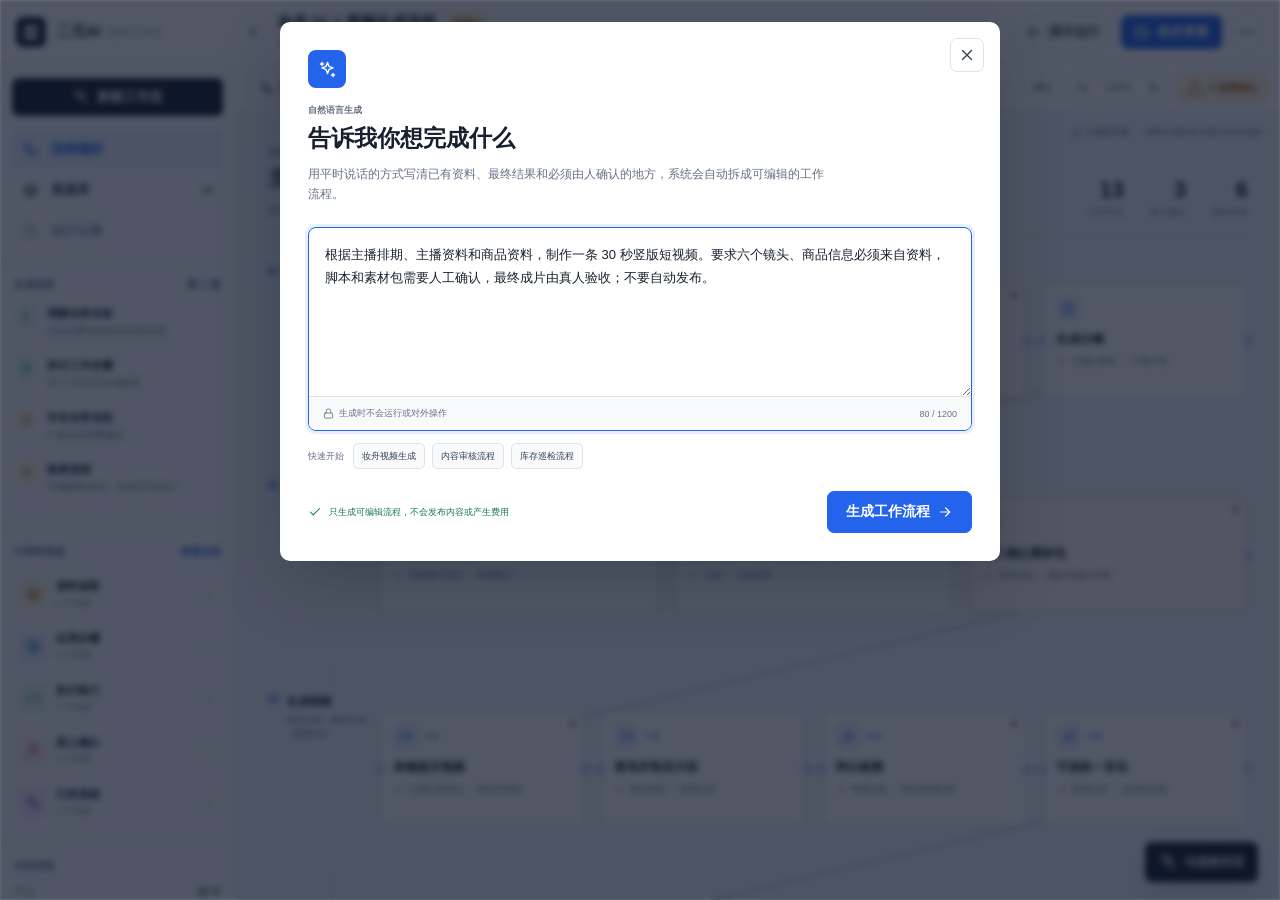
==== prototype/index.html @ 23ef629b "chore: establish V4 workbench collaboration baseline" ====
<!doctype html>
<html lang="zh-CN">
<head>
  <meta charset="UTF-8">
  <meta name="viewport" content="width=device-width, initial-scale=1.0">
  <meta name="description" content="二元AI 自然语言工作流交互原型">
  <title>二元AI · 流程工作台</title>
  <link rel="icon" href="data:image/svg+xml,%3Csvg xmlns='http://www.w3.org/2000/svg' viewBox='0 0 32 32'%3E%3Crect width='32' height='32' rx='7' fill='%2317202e'/%3E%3Cpath d='M8 10h16l-5 6H8zm0 7h16l-5 6H8z' fill='white'/%3E%3C/svg%3E">
  <link rel="stylesheet" href="./styles.css">
</head>
<body>
  <svg class="icon-sprite" aria-hidden="true">
    <symbol id="i-sparkles" viewBox="0 0 24 24">
      <path d="m12 3-1.9 5.1L5 10l5.1 1.9L12 17l1.9-5.1L19 10l-5.1-1.9L12 3Z"/>
      <path d="M5 3v4M3 5h4M19 17v4M17 19h4"/>
    </symbol>
    <symbol id="i-arrow-right" viewBox="0 0 24 24">
      <path d="M5 12h14M13 6l6 6-6 6"/>
    </symbol>
    <symbol id="i-chevron-down" viewBox="0 0 24 24">
      <path d="m6 9 6 6 6-6"/>
    </symbol>
    <symbol id="i-chevron-left" viewBox="0 0 24 24">
      <path d="m15 18-6-6 6-6"/>
    </symbol>
    <symbol id="i-search" viewBox="0 0 24 24">
      <circle cx="11" cy="11" r="8"/>
      <path d="m21 21-4.3-4.3"/>
    </symbol>
    <symbol id="i-workflow" viewBox="0 0 24 24">
      <rect width="8" height="8" x="3" y="3" rx="2"/>
      <path d="M7 11v4a2 2 0 0 0 2 2h4"/>
      <rect width="8" height="8" x="13" y="13" rx="2"/>
    </symbol>
    <symbol id="i-box" viewBox="0 0 24 24">
      <path d="m21 8-9-5-9 5 9 5 9-5Z"/>
      <path d="m3 8 9 5 9-5M3 16l9 5 9-5M3 12l9 5 9-5"/>
    </symbol>
    <symbol id="i-clock" viewBox="0 0 24 24">
      <circle cx="12" cy="12" r="9"/>
      <path d="M12 7v5l3 2"/>
    </symbol>
    <symbol id="i-sliders" viewBox="0 0 24 24">
      <path d="M4 21v-7M4 10V3M12 21v-9M12 8V3M20 21v-5M20 12V3"/>
      <path d="M1 14h6M9 8h6M17 16h6"/>
    </symbol>
    <symbol id="i-plus" viewBox="0 0 24 24">
      <path d="M12 5v14M5 12h14"/>
    </symbol>
    <symbol id="i-x" viewBox="0 0 24 24">
      <path d="M18 6 6 18M6 6l12 12"/>
    </symbol>
    <symbol id="i-check" viewBox="0 0 24 24">
      <path d="m20 6-11 11-5-5"/>
    </symbol>
    <symbol id="i-alert" viewBox="0 0 24 24">
      <path d="M10.3 3.9 1.8 18a2 2 0 0 0 1.7 3h17a2 2 0 0 0 1.7-3L13.7 3.9a2 2 0 0 0-3.4 0Z"/>
      <path d="M12 9v4M12 17h.01"/>
    </symbol>
    <symbol id="i-lock" viewBox="0 0 24 24">
      <rect width="18" height="11" x="3" y="11" rx="2"/>
      <path d="M7 11V7a5 5 0 0 1 10 0v4"/>
    </symbol>
    <symbol id="i-user" viewBox="0 0 24 24">
      <path d="M20 21a8 8 0 0 0-16 0"/>
      <circle cx="12" cy="7" r="4"/>
    </symbol>
    <symbol id="i-cpu" viewBox="0 0 24 24">
      <rect width="16" height="16" x="4" y="4" rx="2"/>
      <rect width="6" height="6" x="9" y="9" rx="1"/>
      <path d="M9 1v3M15 1v3M9 20v3M15 20v3M20 9h3M20 14h3M1 9h3M1 14h3"/>
    </symbol>
    <symbol id="i-database" viewBox="0 0 24 24">
      <ellipse cx="12" cy="5" rx="9" ry="3"/>
      <path d="M3 5v14c0 1.7 4 3 9 3s9-1.3 9-3V5M3 12c0 1.7 4 3 9 3s9-1.3 9-3"/>
    </symbol>
    <symbol id="i-play" viewBox="0 0 24 24">
      <path d="m7 4 13 8-13 8V4Z"/>
    </symbol>
    <symbol id="i-save" viewBox="0 0 24 24">
      <path d="M19 21H5a2 2 0 0 1-2-2V5a2 2 0 0 1 2-2h11l5 5v11a2 2 0 0 1-2 2Z"/>
      <path d="M17 21v-8H7v8M7 3v5h8"/>
    </symbol>
    <symbol id="i-code" viewBox="0 0 24 24">
      <path d="m16 18 6-6-6-6M8 6l-6 6 6 6"/>
    </symbol>
    <symbol id="i-zoom-in" viewBox="0 0 24 24">
      <circle cx="11" cy="11" r="8"/>
      <path d="m21 21-4.3-4.3M11 8v6M8 11h6"/>
    </symbol>
    <symbol id="i-zoom-out" viewBox="0 0 24 24">
      <circle cx="11" cy="11" r="8"/>
      <path d="m21 21-4.3-4.3M8 11h6"/>
    </symbol>
    <symbol id="i-maximize" viewBox="0 0 24 24">
      <path d="M8 3H5a2 2 0 0 0-2 2v3M21 8V5a2 2 0 0 0-2-2h-3M3 16v3a2 2 0 0 0 2 2h3M16 21h3a2 2 0 0 0 2-2v-3"/>
    </symbol>
    <symbol id="i-more" viewBox="0 0 24 24">
      <circle cx="5" cy="12" r="1"/>
      <circle cx="12" cy="12" r="1"/>
      <circle cx="19" cy="12" r="1"/>
    </symbol>
    <symbol id="i-file" viewBox="0 0 24 24">
      <path d="M14 2H6a2 2 0 0 0-2 2v16a2 2 0 0 0 2 2h12a2 2 0 0 0 2-2V8Z"/>
      <path d="M14 2v6h6M8 13h8M8 17h5"/>
    </symbol>
    <symbol id="i-image" viewBox="0 0 24 24">
      <rect width="18" height="18" x="3" y="3" rx="2"/>
      <circle cx="9" cy="9" r="2"/>
      <path d="m21 15-5-5L5 21"/>
    </symbol>
    <symbol id="i-video" viewBox="0 0 24 24">
      <path d="m16 13 5.2 3.5a.5.5 0 0 0 .8-.4V7.9a.5.5 0 0 0-.8-.4L16 11"/>
      <rect width="14" height="14" x="2" y="5" rx="2"/>
    </symbol>
    <symbol id="i-audio" viewBox="0 0 24 24">
      <path d="M9 18V5l12-2v13"/>
      <circle cx="6" cy="18" r="3"/>
      <circle cx="18" cy="16" r="3"/>
    </symbol>
    <symbol id="i-panel" viewBox="0 0 24 24">
      <rect width="18" height="18" x="3" y="3" rx="2"/>
      <path d="M15 3v18"/>
    </symbol>
    <symbol id="i-undo" viewBox="0 0 24 24">
      <path d="M3 7v6h6"/>
      <path d="M21 17a9 9 0 0 0-9-9 9 9 0 0 0-7.5 4L3 13"/>
    </symbol>
  </svg>

  <div id="app">
    <header class="topbar">
      <div class="brand">
        <div class="brand-mark" aria-hidden="true">
          <span></span><span></span>
        </div>
        <div>
          <strong>二元AI</strong>
          <span>流程工作台</span>
        </div>
      </div>
      <div class="project-heading">
        <button class="icon-button subtle" aria-label="返回流程列表">
          <svg><use href="#i-chevron-left"></use></svg>
        </button>
        <div>
          <div class="project-title-row">
            <h1 id="project-title">妆舟 01.1 视频生成流程</h1>
            <span class="status-badge warning" id="draft-status">待确认</span>
          </div>
          <p id="project-subtitle">13 个节点 · 可编辑 · 测试仅使用样例数据</p>
        </div>
      </div>
      <div class="topbar-actions">
        <button class="button ghost" id="run-button">
          <svg><use href="#i-play"></use></svg>
          演示运行
        </button>
        <button class="button primary" id="save-button">
          <svg><use href="#i-save"></use></svg>
          保存草案
        </button>
        <button class="icon-button" aria-label="更多操作">
          <svg><use href="#i-more"></use></svg>
        </button>
      </div>
    </header>

    <main class="app-shell">
      <aside class="rail" id="sidebar">
        <div class="rail-top">
          <button class="new-flow-button" id="new-flow-button">
            <svg><use href="#i-sparkles"></use></svg>
            <span>新建工作流</span>
          </button>
          <nav class="main-nav" aria-label="主导航">
            <button class="nav-item active" data-view="builder">
              <svg><use href="#i-workflow"></use></svg>
              <span>流程编排</span>
            </button>
            <button class="nav-item" data-view="palette">
              <svg><use href="#i-box"></use></svg>
              <span>资源库</span>
              <span class="nav-count">24</span>
            </button>
            <button class="nav-item muted" data-view="runs">
              <svg><use href="#i-clock"></use></svg>
              <span>运行记录</span>
            </button>
          </nav>
        </div>

        <section class="rail-section generation-progress" aria-labelledby="progress-title">
          <div class="section-label">
            <span id="progress-title">生成进度</span>
            <span class="tiny muted">第 1 版</span>
          </div>
          <ol class="progress-list" id="progress-list">
            <li class="complete"><span>1</span><div><strong>理解业务目标</strong><small>已识别要准备和交付的内容</small></div></li>
            <li class="complete"><span>2</span><div><strong>拆分工作步骤</strong><small>13 个节点已自动配置</small></div></li>
            <li class="complete warning"><span>3</span><div><strong>补全业务信息</strong><small>4 项信息需要确认</small></div></li>
            <li class="complete warning"><span>4</span><div><strong>检查流程</strong><small>可编辑和演示，尚未正式运行</small></div></li>
          </ol>
        </section>

        <section class="rail-section" aria-labelledby="palette-title">
          <div class="section-label">
            <span id="palette-title">可调用资源</span>
            <button class="text-button" id="open-palette-button">查看全部</button>
          </div>
          <div class="resource-quicklist">
            <button class="resource-quick" data-resource-group="material">
              <span class="resource-icon amber"><svg><use href="#i-box"></use></svg></span>
            <span><strong>资料读取</strong><small>3 个可用</small></span>
              <svg class="chevron"><use href="#i-chevron-down"></use></svg>
            </button>
            <button class="resource-quick" data-resource-group="process">
              <span class="resource-icon blue"><svg><use href="#i-cpu"></use></svg></span>
            <span><strong>处理步骤</strong><small>8 个可用</small></span>
              <svg class="chevron"><use href="#i-chevron-down"></use></svg>
            </button>
            <button class="resource-quick" data-resource-group="tool">
              <span class="resource-icon teal"><svg><use href="#i-code"></use></svg></span>
            <span><strong>执行能力</strong><small>7 个可用</small></span>
              <svg class="chevron"><use href="#i-chevron-down"></use></svg>
            </button>
            <button class="resource-quick" data-resource-group="human">
              <span class="resource-icon coral"><svg><use href="#i-user"></use></svg></span>
            <span><strong>真人确认</strong><small>2 个可用</small></span>
              <svg class="chevron"><use href="#i-chevron-down"></use></svg>
            </button>
            <button class="resource-quick" data-resource-group="workflow">
              <span class="resource-icon violet"><svg><use href="#i-workflow"></use></svg></span>
            <span><strong>已有流程</strong><small>4 个可用</small></span>
              <svg class="chevron"><use href="#i-chevron-down"></use></svg>
            </button>
          </div>
        </section>

        <section class="rail-section draft-summary">
          <div class="section-label"><span>当前流程</span></div>
          <dl>
            <div><dt>节点</dt><dd>13 个</dd></div>
            <div><dt>真人确认</dt><dd>3 次</dd></div>
            <div><dt>预计交付</dt><dd>30 秒成片</dd></div>
          </dl>
        </section>
      </aside>

      <section class="workspace" aria-label="工作流编辑区">
        <div class="workspace-toolbar">
          <div class="view-switcher" role="tablist" aria-label="视图切换">
            <button class="active" data-view-mode="canvas" role="tab" aria-selected="true">
              <svg><use href="#i-workflow"></use></svg>流程画布
            </button>
            <button data-view-mode="matrix" role="tab" aria-selected="false">
              <svg><use href="#i-database"></use></svg>节点清单
            </button>
          </div>
          <div class="toolbar-divider"></div>
          <button class="toolbar-text" id="fit-view-button">
            <svg><use href="#i-maximize"></use></svg>适应画布
          </button>
          <div class="toolbar-spacer"></div>
          <button class="icon-button subtle" id="undo-button" aria-label="撤销">
            <svg><use href="#i-undo"></use></svg>
          </button>
          <div class="zoom-control" aria-label="画布缩放">
            <button id="zoom-out" aria-label="缩小"><svg><use href="#i-zoom-out"></use></svg></button>
            <span id="zoom-value">100%</span>
            <button id="zoom-in" aria-label="放大"><svg><use href="#i-zoom-in"></use></svg></button>
          </div>
          <button class="validation-chip warning" id="validation-button">
            <svg><use href="#i-alert"></use></svg>
            <span id="validation-button-label">校验待执行</span>
          </button>
        </div>

        <div class="canvas-scroller" id="canvas-container">
          <div class="canvas" id="canvas">
            <div class="canvas-meta">
              <span><svg><use href="#i-lock"></use></svg>可编辑草案</span>
              <span id="registry-id">资料与真实执行能力尚未连接</span>
            </div>
            <div class="flow-summary">
              <div>
                <p class="eyebrow">已生成的流程</p>
                <h2>主播排期到 30 秒成片</h2>
                <p>从排期和资料开始，经过脚本确认、素材确认和成片验收，最终得到可播放的 30 秒视频。</p>
              </div>
              <div class="summary-metrics">
                <div><strong>13</strong><span>工作节点</span></div>
                <div><strong>3</strong><span>真人确认</span></div>
                <div><strong>6</strong><span>镜头实例</span></div>
              </div>
            </div>

            <div class="flow-stage" data-stage="intent">
              <div class="stage-heading">
                <span class="stage-index">01</span>
                <div><strong>理解与脚本</strong><small>读取资料 · 生成脚本 · 真人确认</small></div>
              </div>
              <div class="stage-track" id="track-intent"></div>
            </div>
            <div class="flow-stage" data-stage="assets">
              <div class="stage-heading">
                <span class="stage-index">02</span>
                <div><strong>制作画面</strong><small>逐镜生成 · 整理素材 · 真人确认</small></div>
              </div>
              <div class="stage-track" id="track-assets"></div>
            </div>
            <div class="flow-stage" data-stage="generation">
              <div class="stage-heading">
                <span class="stage-index">03</span>
                <div><strong>生成视频</strong><small>提交任务 · 取回片段 · 检查旁白</small></div>
              </div>
              <div class="stage-track" id="track-generation"></div>
            </div>
            <div class="flow-stage" data-stage="delivery">
              <div class="stage-heading">
                <span class="stage-index">04</span>
                <div><strong>合成与交付</strong><small>合成成片 · 检查画面音轨 · 最终验收</small></div>
              </div>
              <div class="stage-track" id="track-delivery"></div>
            </div>
            <svg class="edge-layer" id="edge-layer" aria-hidden="true"></svg>
          </div>

          <section class="matrix-view hidden" id="matrix-view" aria-labelledby="matrix-title">
            <div class="matrix-header">
              <div>
                <p class="eyebrow">节点清单</p>
                <h2 id="matrix-title">每个节点准备什么、产出什么</h2>
              </div>
              <label class="search-field">
                <svg><use href="#i-search"></use></svg>
                <input id="matrix-search" type="search" placeholder="搜索节点、内容或能力">
              </label>
            </div>
            <div class="table-wrap">
              <table>
                <thead>
                  <tr>
                    <th>节点</th>
                    <th>处理方式</th>
                    <th>输入</th>
                    <th>输出</th>
                    <th>能力</th>
                    <th>状态</th>
                  </tr>
                </thead>
                <tbody id="matrix-body"></tbody>
              </table>
            </div>
          </section>
        </div>
      </section>

      <aside class="inspector hidden" id="inspector" aria-label="节点配置">
        <div class="inspector-head">
          <div>
            <p class="eyebrow" id="inspector-type">流程 Agent</p>
            <h2 id="inspector-name">生成脚本方案</h2>
            <span class="node-version" id="inspector-version">01.1-V02 · 示例版本 · 发布状态未校验</span>
          </div>
          <button class="icon-button" id="close-inspector" aria-label="关闭详情">
            <svg><use href="#i-x"></use></svg>
          </button>
        </div>
        <div class="inspector-tabs" role="tablist">
          <button class="active" data-inspector-tab="summary" role="tab">节点概览</button>
          <button data-inspector-tab="advanced" role="tab">高级编辑</button>
        </div>
        <div class="inspector-body" id="inspector-body"></div>
      </aside>
    </main>

    <div class="validation-panel" id="validation-panel" aria-label="校验报告">
      <div class="panel-backdrop" data-close-panel="validation"></div>
      <section class="panel-sheet">
        <div class="panel-head">
          <div>
            <p class="eyebrow">合同校验</p>
            <h2>草案可以保存，但还不能运行</h2>
          </div>
          <button class="icon-button" data-close-panel="validation" aria-label="关闭">
            <svg><use href="#i-x"></use></svg>
          </button>
        </div>
        <div class="validation-hero">
          <div class="validation-score">
            <strong id="validation-score">0/8</strong>
            <span id="validation-score-label">静态结构项通过</span>
          </div>
          <p id="validation-summary">正在基于当前草案计算结构检查。保存和预览不会创建运行申请。</p>
        </div>
        <dl class="validation-hashes" id="validation-hashes" aria-label="校验报告绑定哈希"></dl>
        <div class="validation-list" id="validation-list"></div>
        <div class="panel-footnote">
          <svg><use href="#i-lock"></use></svg>
          <span>原型外部调用状态为 not_run；静态实现边界不能替代平台执行证据。</span>
        </div>
      </section>
    </div>

    <div class="resource-panel" id="resource-panel" aria-label="资源库">
      <div class="panel-backdrop" data-close-panel="resource"></div>
      <section class="panel-sheet wide">
        <div class="panel-head">
          <div>
            <p class="eyebrow">已授权资源</p>
            <h2>从资源库添加节点</h2>
          </div>
          <button class="icon-button" data-close-panel="resource" aria-label="关闭">
            <svg><use href="#i-x"></use></svg>
          </button>
        </div>
        <div class="resource-layout">
          <nav class="resource-categories" id="resource-categories">
            <button class="active" data-category="material">生产资料 Agent</button>
            <button data-category="process">流程 Agent</button>
            <button data-category="tool">AI 工具</button>
            <button data-category="human">Human</button>
            <button data-category="workflow">工作流</button>
          </nav>
          <div class="resource-results">
            <label class="search-field large">
              <svg><use href="#i-search"></use></svg>
              <input id="resource-search" type="search" placeholder="搜索名称或能力">
            </label>
            <div id="resource-grid" class="resource-grid"></div>
          </div>
        </div>
      </section>
    </div>

    <div class="new-flow-modal" id="new-flow-modal" role="dialog" aria-modal="true" aria-labelledby="new-flow-title">
      <div class="panel-backdrop" data-close-modal="new-flow"></div>
      <section class="new-flow-dialog">
        <button class="icon-button modal-close" data-close-modal="new-flow" aria-label="关闭">
          <svg><use href="#i-x"></use></svg>
        </button>
        <div class="new-flow-intro">
          <span class="prompt-mark"><svg><use href="#i-sparkles"></use></svg></span>
          <p class="eyebrow">自然语言生成</p>
          <h2 id="new-flow-title">告诉我你想完成什么</h2>
          <p>用平时说话的方式写清已有资料、最终结果和必须由人确认的地方，系统会自动拆成可编辑的工作流程。</p>
        </div>
        <label class="prompt-box">
          <span class="sr-only">工作流需求</span>
          <textarea id="prompt-input" rows="6">根据主播排期、主播资料和商品资料，制作一条 30 秒竖版短视频。要求六个镜头、商品信息必须来自资料，脚本和素材包需要人工确认，最终成片由真人验收；不要自动发布。</textarea>
          <span class="prompt-footer">
            <span><svg><use href="#i-lock"></use></svg>生成时不会运行或对外操作</span>
            <span id="prompt-count">88 / 1200</span>
          </span>
        </label>
        <div class="prompt-examples">
          <span>快速开始</span>
          <button data-example="video">妆舟视频生成</button>
          <button data-example="review">内容审核流程</button>
          <button data-example="inventory">库存巡检流程</button>
        </div>
        <div class="modal-actions">
          <div class="zero-side-effect">
            <svg><use href="#i-check"></use></svg>
            <span>只生成可编辑流程，不会发布内容或产生费用</span>
          </div>
          <button class="button primary large" id="generate-button">
            生成工作流程
            <svg><use href="#i-arrow-right"></use></svg>
          </button>
        </div>
        <div class="generation-conflict hidden" id="generation-conflict">
          <div>
            <strong>当前草案含人工编辑</strong>
            <p>重新生成不会覆盖已保存历史，但需要明确选择本次处理方式。</p>
          </div>
          <div class="generation-conflict-actions">
            <button class="button" id="generate-new-draft">另建草案</button>
            <button class="button danger" id="generate-overwrite">确认覆盖</button>
          </div>
        </div>
        <div class="generation-overlay hidden" id="generation-overlay">
          <div class="generation-spinner"><span></span><span></span><span></span></div>
          <strong id="generation-message">正在识别输入与输出…</strong>
          <small>只分析需求，不调用媒体、付费或业务写回能力</small>
        </div>
      </section>
    </div>

    <section class="run-console hidden" id="run-console" aria-live="polite">
      <header>
        <div>
          <span class="eyebrow">演示运行 · 不调用真实模型、媒体或业务工具</span>
          <h2 id="run-console-title">流程测试运行</h2>
        </div>
        <button class="icon-button subtle" id="close-run-console" aria-label="关闭测试结果">
          <svg><use href="#i-x"></use></svg>
        </button>
      </header>
      <div class="run-console-body">
        <div class="run-console-summary">
          <span id="run-console-status">准备运行</span>
          <strong id="run-console-progress">0 / 0</strong>
        </div>
        <div class="run-progress-track"><span id="run-progress-bar"></span></div>
        <div id="run-console-list" class="run-console-list"></div>
      </div>
    </section>

    <button class="flow-chat-toggle" id="flow-chat-toggle" aria-controls="flow-chat-panel" aria-expanded="false">
      <svg><use href="#i-sparkles"></use></svg>
      与流程对话
    </button>
    <aside class="flow-chat-panel" id="flow-chat-panel" aria-label="流程对话">
      <header>
        <div>
          <span class="eyebrow">流程共创</span>
          <strong>直接修改当前草案</strong>
        </div>
        <button class="icon-button subtle" id="close-flow-chat" aria-label="收起流程对话">
          <svg><use href="#i-x"></use></svg>
        </button>
      </header>
      <label class="chat-scope">
        <span>对话范围</span>
        <select id="chat-scope-select"></select>
      </label>
      <div class="chat-messages" id="chat-messages"></div>
      <div class="chat-suggestions">
        <button data-chat-suggestion="把当前节点模型改为 文本执行 Agent">更换模型</button>
        <button data-chat-suggestion="停用旁白检测">停用节点</button>
        <button data-chat-suggestion="测试运行这个流程">测试运行</button>
      </div>
      <form class="chat-compose" id="flow-chat-form">
        <textarea id="flow-chat-input" rows="2" maxlength="600" placeholder="例如：停用旁白检测，或把当前节点的执行方式改为文案生成助手"></textarea>
        <button class="button primary" type="submit">发送</button>
      </form>
    </aside>

    <div class="toast-region" id="toast-region" aria-live="polite"></div>
  </div>
  <script src="./app.js"></script>
</body>
</html>
---- prototype/styles.css ----
:root {
  --ink: #17202e;
  --ink-2: #334155;
  --muted: #667085;
  --muted-2: #8a94a3;
  --line: #dfe4ea;
  --line-strong: #c9d1dc;
  --canvas: #f2f5f8;
  --surface: #ffffff;
  --surface-soft: #f8fafc;
  --blue: #2463eb;
  --blue-deep: #1749b4;
  --blue-soft: #eaf0ff;
  --teal: #0f766e;
  --teal-soft: #e5f7f4;
  --amber: #a85c0a;
  --amber-soft: #fff4df;
  --coral: #b54735;
  --coral-soft: #fff0ec;
  --violet: #6f4ab8;
  --violet-soft: #f1ebff;
  --green: #16794b;
  --green-soft: #e8f8ef;
  --red: #b42318;
  --red-soft: #fef0ef;
  --shadow-sm: 0 1px 2px rgba(16, 24, 40, 0.04);
  --shadow-md: 0 12px 28px rgba(16, 24, 40, 0.12);
  --radius: 8px;
  --topbar-h: 64px;
  --rail-w: 236px;
  --inspector-w: 360px;
}

* {
  box-sizing: border-box;
}

html,
body {
  width: 100%;
  height: 100%;
  margin: 0;
  overflow: hidden;
}

body {
  color: var(--ink);
  background: var(--surface);
  font-family: Inter, "PingFang SC", "Microsoft YaHei", "Noto Sans SC", sans-serif;
  font-size: 14px;
  -webkit-font-smoothing: antialiased;
}

button,
input,
textarea,
select {
  color: inherit;
  font: inherit;
}

button {
  border: 0;
  cursor: pointer;
}

button:disabled {
  cursor: not-allowed;
  opacity: 0.48;
}

button:focus-visible,
input:focus-visible,
textarea:focus-visible,
select:focus-visible {
  outline: 2px solid rgba(36, 99, 235, 0.5);
  outline-offset: 2px;
}

svg {
  display: block;
  width: 18px;
  height: 18px;
  fill: none;
  stroke: currentColor;
  stroke-linecap: round;
  stroke-linejoin: round;
  stroke-width: 1.8;
}

.icon-sprite {
  position: absolute;
  width: 0;
  height: 0;
  overflow: hidden;
}

.sr-only {
  position: absolute;
  width: 1px;
  height: 1px;
  padding: 0;
  margin: -1px;
  overflow: hidden;
  clip: rect(0, 0, 0, 0);
  white-space: nowrap;
  border: 0;
}

.hidden {
  display: none !important;
}

.muted {
  color: var(--muted);
}

.tiny {
  font-size: 11px;
}

.danger-text {
  color: var(--red) !important;
}

#app {
  width: 100%;
  height: 100%;
  min-width: 320px;
}

.topbar {
  position: relative;
  z-index: 20;
  display: flex;
  align-items: center;
  width: 100%;
  height: var(--topbar-h);
  padding: 0 16px;
  background: var(--surface);
  border-bottom: 1px solid var(--line);
}

.brand {
  display: flex;
  align-items: center;
  width: calc(var(--rail-w) - 16px);
  gap: 10px;
  flex: 0 0 auto;
}

.brand-mark {
  position: relative;
  width: 30px;
  height: 30px;
  background: var(--ink);
  border-radius: 7px;
}

.brand-mark span {
  position: absolute;
  left: 8px;
  width: 14px;
  height: 5px;
  background: #fff;
  border-radius: 1px;
}

.brand-mark span:first-child {
  top: 9px;
  transform: skewX(-18deg);
}

.brand-mark span:last-child {
  top: 17px;
  transform: skewX(18deg);
}

.brand > div:last-child {
  display: flex;
  align-items: baseline;
  gap: 6px;
}

.brand strong {
  font-size: 15px;
  font-weight: 750;
}

.brand span {
  color: var(--muted-2);
  font-size: 11px;
}

.project-heading {
  display: flex;
  align-items: center;
  min-width: 0;
  gap: 8px;
}

.project-heading > div {
  min-width: 0;
}

.project-title-row {
  display: flex;
  align-items: center;
  min-width: 0;
  gap: 9px;
}

.project-title-row h1 {
  overflow: hidden;
  margin: 0;
  font-size: 15px;
  font-weight: 650;
  text-overflow: ellipsis;
  white-space: nowrap;
}

.project-heading p {
  margin: 3px 0 0;
  color: var(--muted);
  font-size: 11px;
}

.topbar-actions {
  display: flex;
  align-items: center;
  margin-left: auto;
  gap: 8px;
}

.button,
.icon-button,
.toolbar-text,
.validation-chip {
  display: inline-flex;
  align-items: center;
  justify-content: center;
  gap: 7px;
  min-height: 34px;
  padding: 0 12px;
  background: var(--surface);
  border: 1px solid var(--line);
  border-radius: 7px;
  color: var(--ink-2);
  font-size: 13px;
  font-weight: 600;
  transition: background 150ms ease, border-color 150ms ease, color 150ms ease, transform 150ms ease;
}

.button:hover,
.icon-button:hover,
.toolbar-text:hover {
  background: var(--surface-soft);
  border-color: var(--line-strong);
}

.button:active,
.icon-button:active {
  transform: translateY(1px);
}

.button.primary {
  color: #fff;
  background: var(--blue);
  border-color: var(--blue);
}

.button.primary:hover {
  background: var(--blue-deep);
  border-color: var(--blue-deep);
}

.button.ghost {
  background: transparent;
}

.button.large {
  min-height: 42px;
  padding: 0 18px;
  font-size: 14px;
}

.button svg,
.toolbar-text svg,
.validation-chip svg {
  width: 16px;
  height: 16px;
}

.icon-button {
  width: 34px;
  min-width: 34px;
  padding: 0;
}

.icon-button.subtle {
  background: transparent;
  border-color: transparent;
}

.status-badge,
.node-state,
.type-badge,
.origin-badge {
  display: inline-flex;
  align-items: center;
  min-height: 21px;
  padding: 0 7px;
  border-radius: 4px;
  font-size: 10px;
  font-weight: 700;
  line-height: 1;
  white-space: nowrap;
}

.status-badge.warning {
  color: var(--amber);
  background: var(--amber-soft);
}

.status-badge.success {
  color: var(--green);
  background: var(--green-soft);
}

.app-shell {
  display: flex;
  width: 100%;
  height: calc(100% - var(--topbar-h));
}

.rail {
  display: flex;
  flex: 0 0 var(--rail-w);
  flex-direction: column;
  width: var(--rail-w);
  min-width: var(--rail-w);
  overflow-y: auto;
  background: #fbfcfd;
  border-right: 1px solid var(--line);
}

.rail-top {
  padding: 14px 12px 10px;
}

.new-flow-button {
  display: flex;
  align-items: center;
  justify-content: center;
  width: 100%;
  height: 38px;
  gap: 8px;
  color: #fff;
  background: var(--ink);
  border-radius: 7px;
  font-size: 13px;
  font-weight: 650;
}

.new-flow-button:hover {
  background: #263246;
}

.new-flow-button svg {
  width: 16px;
  height: 16px;
}

.main-nav {
  display: grid;
  gap: 3px;
  margin-top: 14px;
}

.nav-item {
  display: grid;
  grid-template-columns: 20px 1fr auto;
  align-items: center;
  width: 100%;
  min-height: 38px;
  padding: 0 10px;
  gap: 9px;
  text-align: left;
  background: transparent;
  border-radius: 6px;
  color: var(--ink-2);
  font-size: 13px;
  font-weight: 600;
}

.nav-item:hover {
  background: #f1f4f8;
}

.nav-item.active {
  color: var(--blue);
  background: var(--blue-soft);
}

.nav-item.muted {
  color: var(--muted-2);
}

.nav-item svg {
  width: 17px;
  height: 17px;
}

.nav-count {
  color: var(--muted);
  font-size: 10px;
  font-weight: 600;
}

.rail-section {
  padding: 16px 14px;
  border-top: 1px solid var(--line);
}

.section-label {
  display: flex;
  align-items: center;
  justify-content: space-between;
  margin-bottom: 12px;
  color: var(--muted);
  font-size: 10px;
  font-weight: 750;
  text-transform: uppercase;
}

.text-button {
  padding: 0;
  color: var(--blue);
  background: transparent;
  font-size: 10px;
  font-weight: 650;
  text-transform: none;
}

.progress-list {
  display: grid;
  gap: 0;
  margin: 0;
  padding: 0;
  list-style: none;
}

.progress-list li {
  position: relative;
  display: grid;
  grid-template-columns: 24px 1fr;
  min-height: 52px;
  gap: 9px;
}

.progress-list li:not(:last-child)::after {
  position: absolute;
  top: 24px;
  left: 11px;
  width: 1px;
  height: 27px;
  background: var(--line);
  content: "";
}

.progress-list li > span {
  position: relative;
  z-index: 1;
  display: grid;
  place-items: center;
  width: 24px;
  height: 24px;
  color: var(--green);
  background: var(--green-soft);
  border-radius: 50%;
  font-size: 10px;
  font-weight: 750;
}

.progress-list li.warning > span {
  color: var(--amber);
  background: var(--amber-soft);
}

.progress-list strong {
  display: block;
  margin-top: 2px;
  font-size: 11px;
  font-weight: 650;
}

.progress-list small {
  display: block;
  margin-top: 3px;
  color: var(--muted);
  font-size: 10px;
}

.resource-quicklist {
  display: grid;
  gap: 5px;
}

.resource-quick {
  display: grid;
  grid-template-columns: 30px 1fr 14px;
  align-items: center;
  width: 100%;
  min-height: 47px;
  padding: 5px 4px;
  gap: 8px;
  text-align: left;
  background: transparent;
  border-radius: 6px;
}

.resource-quick:hover {
  background: #f1f4f8;
}

.resource-quick > span:nth-child(2) {
  min-width: 0;
}

.resource-quick strong,
.resource-quick small {
  display: block;
  overflow: hidden;
  text-overflow: ellipsis;
  white-space: nowrap;
}

.resource-quick strong {
  font-size: 11px;
  font-weight: 650;
}

.resource-quick small {
  margin-top: 3px;
  color: var(--muted);
  font-size: 9px;
}

.resource-quick .chevron {
  width: 12px;
  height: 12px;
  color: var(--muted-2);
  transform: rotate(-90deg);
}

.resource-icon {
  display: grid;
  place-items: center;
  width: 30px;
  height: 30px;
  border-radius: 6px;
}

.resource-icon svg {
  width: 15px;
  height: 15px;
}

.resource-icon.amber {
  color: var(--amber);
  background: var(--amber-soft);
}

.resource-icon.blue {
  color: var(--blue);
  background: var(--blue-soft);
}

.resource-icon.teal {
  color: var(--teal);
  background: var(--teal-soft);
}

.resource-icon.coral {
  color: var(--coral);
  background: var(--coral-soft);
}

.resource-icon.violet {
  color: var(--violet);
  background: var(--violet-soft);
}

.draft-summary dl {
  display: grid;
  gap: 8px;
  margin: 0;
}

.draft-summary dl div {
  display: flex;
  justify-content: space-between;
  gap: 12px;
}

.draft-summary dt,
.draft-summary dd {
  margin: 0;
  font-size: 10px;
}

.draft-summary dt {
  color: var(--muted);
}

.draft-summary dd {
  font-weight: 650;
  text-align: right;
}

.workspace {
  display: flex;
  min-width: 0;
  flex: 1;
  flex-direction: column;
  background: var(--canvas);
}

.workspace-toolbar {
  display: flex;
  align-items: center;
  flex: 0 0 48px;
  height: 48px;
  padding: 0 12px;
  gap: 8px;
  background: var(--surface);
  border-bottom: 1px solid var(--line);
}

.view-switcher {
  display: flex;
  align-items: center;
  padding: 3px;
  gap: 2px;
  background: #f0f3f7;
  border-radius: 7px;
}

.view-switcher button {
  display: inline-flex;
  align-items: center;
  min-height: 28px;
  padding: 0 9px;
  gap: 6px;
  color: var(--muted);
  background: transparent;
  border-radius: 5px;
  font-size: 11px;
  font-weight: 650;
}

.view-switcher button.active {
  color: var(--ink);
  background: var(--surface);
  box-shadow: var(--shadow-sm);
}

.view-switcher svg {
  width: 14px;
  height: 14px;
}

.toolbar-divider {
  width: 1px;
  height: 22px;
  margin: 0 3px;
  background: var(--line);
}

.toolbar-text {
  min-height: 28px;
  padding: 0 7px;
  color: var(--muted);
  background: transparent;
  border-color: transparent;
  font-size: 11px;
}

.toolbar-text svg {
  width: 14px;
  height: 14px;
}

.toolbar-spacer {
  flex: 1;
}

.zoom-control {
  display: flex;
  align-items: center;
  height: 30px;
  border: 1px solid var(--line);
  border-radius: 6px;
  background: var(--surface);
}

.zoom-control button {
  display: grid;
  place-items: center;
  width: 28px;
  height: 28px;
  background: transparent;
  color: var(--muted);
}

.zoom-control button:hover {
  color: var(--ink);
  background: var(--surface-soft);
}

.zoom-control svg {
  width: 13px;
  height: 13px;
}

.zoom-control span {
  width: 43px;
  color: var(--muted);
  font-size: 10px;
  font-variant-numeric: tabular-nums;
  text-align: center;
}

.validation-chip {
  min-height: 30px;
  padding: 0 9px;
  font-size: 10px;
}

.validation-chip.warning {
  color: var(--amber);
  background: var(--amber-soft);
  border-color: #f1d49b;
}

.canvas-scroller {
  position: relative;
  min-height: 0;
  flex: 1;
  overflow: auto;
}

.canvas {
  position: relative;
  width: 100%;
  min-width: 760px;
  min-height: 100%;
  padding: 34px 32px 80px;
  background-color: var(--canvas);
  background-image: radial-gradient(#cbd3de 0.7px, transparent 0.7px);
  background-size: 18px 18px;
  transform-origin: top left;
  transition: transform 160ms ease;
}

.canvas-meta {
  position: absolute;
  top: 14px;
  right: 18px;
  display: flex;
  gap: 15px;
  color: var(--muted);
  font-size: 9px;
}

.canvas-meta span {
  display: flex;
  align-items: center;
  gap: 4px;
}

.canvas-meta svg {
  width: 10px;
  height: 10px;
}

.flow-summary {
  display: flex;
  align-items: flex-end;
  justify-content: space-between;
  max-width: 980px;
  margin: 0 auto 28px;
  padding-bottom: 18px;
  gap: 24px;
  border-bottom: 1px solid rgba(201, 209, 220, 0.8);
}

.eyebrow {
  margin: 0 0 6px;
  color: var(--muted);
  font-size: 9px;
  font-weight: 750;
  text-transform: uppercase;
}

.flow-summary h2,
.matrix-header h2 {
  margin: 0;
  font-size: 21px;
  font-weight: 720;
  line-height: 1.25;
}

.flow-summary > div:first-child > p:last-child {
  max-width: 610px;
  margin: 9px 0 0;
  color: var(--muted);
  font-size: 11px;
  line-height: 1.7;
}

.summary-metrics {
  display: flex;
  flex: 0 0 auto;
  gap: 26px;
}

.summary-metrics div {
  display: grid;
  text-align: right;
}

.summary-metrics strong {
  font-size: 22px;
  font-weight: 740;
  font-variant-numeric: tabular-nums;
}

.summary-metrics span {
  margin-top: 3px;
  color: var(--muted);
  font-size: 9px;
}

.flow-stage {
  position: relative;
  max-width: 1100px;
  min-height: 180px;
  margin: 0 auto 34px;
  padding: 0 0 0 112px;
}

.flow-stage:not(:last-of-type)::after {
  position: absolute;
  bottom: -34px;
  left: 64px;
  width: 1px;
  height: 34px;
  background: var(--line-strong);
  content: "";
}

.flow-stage:not(:last-of-type)::before {
  position: absolute;
  z-index: 1;
  bottom: -38px;
  left: 61px;
  width: 5px;
  height: 5px;
  border-right: 1px solid var(--line-strong);
  border-bottom: 1px solid var(--line-strong);
  content: "";
  transform: rotate(45deg);
}

.stage-heading {
  position: absolute;
  top: 0;
  left: 0;
  display: flex;
  width: 100px;
  gap: 8px;
}

.stage-index {
  color: var(--blue);
  font-size: 10px;
  font-weight: 800;
  font-variant-numeric: tabular-nums;
}

.stage-heading strong,
.stage-heading small {
  display: block;
}

.stage-heading strong {
  font-size: 11px;
  font-weight: 700;
}

.stage-heading small {
  margin-top: 5px;
  color: var(--muted);
  font-size: 9px;
  line-height: 1.55;
}

.stage-track {
  position: relative;
  z-index: 2;
  display: grid;
  grid-template-columns: repeat(4, minmax(150px, 1fr));
  align-items: center;
  min-height: 150px;
  gap: 16px;
}

.stage-track[data-count="2"] {
  grid-template-columns: repeat(2, minmax(150px, 210px));
}

.stage-track[data-count="3"] {
  grid-template-columns: repeat(3, minmax(150px, 1fr));
}

.flow-node {
  position: relative;
  display: flex;
  flex-direction: column;
  min-width: 0;
  min-height: 116px;
  padding: 12px 12px 10px;
  text-align: left;
  background: var(--surface);
  border: 1px solid var(--line-strong);
  border-radius: var(--radius);
  box-shadow: var(--shadow-sm);
  transition: border-color 150ms ease, box-shadow 150ms ease, transform 150ms ease;
}

.flow-node:hover {
  border-color: #8ea9e8;
  box-shadow: 0 5px 16px rgba(36, 99, 235, 0.11);
  transform: translateY(-1px);
}

.flow-node.selected {
  border-color: var(--blue);
  box-shadow: 0 0 0 2px rgba(36, 99, 235, 0.12);
}

.flow-node.human {
  border-color: #e8bea8;
  background: #fffaf7;
}

.flow-node.warning::before {
  position: absolute;
  top: 9px;
  right: 9px;
  width: 5px;
  height: 5px;
  background: var(--amber);
  border-radius: 50%;
  content: "";
}

.node-topline {
  display: flex;
  align-items: center;
  min-width: 0;
  gap: 7px;
}

.node-icon {
  display: grid;
  place-items: center;
  width: 25px;
  height: 25px;
  flex: 0 0 25px;
  color: var(--blue);
  background: var(--blue-soft);
  border-radius: 5px;
}

.node-icon svg {
  width: 13px;
  height: 13px;
}

.flow-node.human .node-icon {
  color: var(--coral);
  background: var(--coral-soft);
}

.node-id {
  color: var(--muted);
  font-size: 9px;
  font-weight: 700;
  font-variant-numeric: tabular-nums;
}

.node-repeat {
  margin-left: auto;
  color: var(--blue);
  font-size: 9px;
  font-weight: 750;
}

.flow-node h3 {
  overflow: hidden;
  margin: 10px 0 8px;
  font-size: 12px;
  font-weight: 680;
  line-height: 1.35;
  text-overflow: ellipsis;
}

.node-io {
  display: flex;
  align-items: center;
  min-width: 0;
  gap: 6px;
  color: var(--muted);
  font-size: 9px;
}

.node-io span {
  overflow: hidden;
  text-overflow: ellipsis;
  white-space: nowrap;
}

.node-io svg {
  width: 10px;
  height: 10px;
}

.node-port {
  position: absolute;
  top: 50%;
  width: 8px;
  height: 8px;
  background: var(--surface);
  border: 1.5px solid var(--blue);
  border-radius: 50%;
  transform: translateY(-50%);
}

.node-port.input {
  left: -5px;
}

.node-port.output {
  right: -5px;
}

.edge-layer {
  position: absolute;
  z-index: 1;
  inset: 0;
  width: 100%;
  height: 100%;
  pointer-events: none;
}

.edge-layer path {
  fill: none;
  stroke: #9ba9bb;
  stroke-width: 1.2;
}

.edge-layer path.invalid {
  stroke: var(--amber);
  stroke-dasharray: 4 4;
}

.matrix-view {
  min-width: 760px;
  padding: 28px 32px 60px;
}

.matrix-header {
  display: flex;
  align-items: flex-end;
  justify-content: space-between;
  max-width: 1320px;
  margin: 0 auto 20px;
  gap: 20px;
}

.search-field {
  display: flex;
  align-items: center;
  width: 230px;
  height: 34px;
  padding: 0 10px;
  gap: 7px;
  background: var(--surface);
  border: 1px solid var(--line);
  border-radius: 7px;
}

.search-field.large {
  width: 100%;
}

.search-field svg {
  width: 14px;
  height: 14px;
  color: var(--muted);
}

.search-field input {
  width: 100%;
  min-width: 0;
  padding: 0;
  background: transparent;
  border: 0;
  outline: 0;
  font-size: 11px;
}

.table-wrap {
  max-width: 1320px;
  margin: 0 auto;
  overflow: hidden;
  background: var(--surface);
  border: 1px solid var(--line);
  border-radius: var(--radius);
}

table {
  width: 100%;
  border-collapse: collapse;
  table-layout: fixed;
}

th,
td {
  padding: 12px 14px;
  text-align: left;
  vertical-align: top;
  border-bottom: 1px solid var(--line);
  font-size: 10px;
  line-height: 1.55;
}

th {
  color: var(--muted);
  background: var(--surface-soft);
  font-size: 9px;
  font-weight: 750;
  text-transform: uppercase;
}

th:nth-child(1) { width: 18%; }
th:nth-child(2) { width: 14%; }
th:nth-child(3) { width: 22%; }
th:nth-child(4) { width: 19%; }
th:nth-child(5) { width: 17%; }
th:nth-child(6) { width: 10%; }

tr:last-child td {
  border-bottom: 0;
}

tbody tr {
  cursor: pointer;
}

tbody tr:hover {
  background: #fbfcfe;
}

.matrix-atom {
  display: flex;
  align-items: flex-start;
  gap: 7px;
}

.matrix-atom strong,
.matrix-atom small {
  display: block;
}

.matrix-atom strong {
  font-size: 11px;
  font-weight: 680;
}

.matrix-atom small {
  margin-top: 3px;
  color: var(--muted);
  font-size: 9px;
}

.matrix-field-list {
  display: flex;
  flex-wrap: wrap;
  gap: 4px;
}

.matrix-field-list span,
.capability-chip,
.module-capability {
  display: inline-flex;
  align-items: center;
  min-height: 20px;
  padding: 0 6px;
  color: var(--ink-2);
  background: #f1f3f6;
  border-radius: 4px;
  font-size: 9px;
  font-weight: 600;
}

.node-state.ready {
  color: var(--green);
  background: var(--green-soft);
}

.node-state.blocked {
  color: var(--amber);
  background: var(--amber-soft);
}

.inspector {
  display: flex;
  flex: 0 0 var(--inspector-w);
  flex-direction: column;
  width: var(--inspector-w);
  min-width: var(--inspector-w);
  background: var(--surface);
  border-left: 1px solid var(--line);
  animation: inspectorIn 180ms ease-out;
}

@keyframes inspectorIn {
  from { transform: translateX(14px); opacity: 0; }
  to { transform: translateX(0); opacity: 1; }
}

.inspector-head {
  display: flex;
  align-items: flex-start;
  justify-content: space-between;
  padding: 18px 18px 14px;
  gap: 14px;
}

.inspector-head h2 {
  margin: 0;
  font-size: 17px;
  font-weight: 710;
}

.node-version {
  display: block;
  margin-top: 7px;
  color: var(--muted);
  font-size: 9px;
}

.inspector-tabs {
  display: flex;
  padding: 0 18px;
  gap: 18px;
  border-bottom: 1px solid var(--line);
}

.inspector-tabs button {
  position: relative;
  height: 38px;
  padding: 0;
  color: var(--muted);
  background: transparent;
  font-size: 11px;
  font-weight: 650;
}

.inspector-tabs button.active {
  color: var(--ink);
}

.inspector-tabs button.active::after {
  position: absolute;
  right: 0;
  bottom: -1px;
  left: 0;
  height: 2px;
  background: var(--blue);
  content: "";
}

.inspector-body {
  min-height: 0;
  flex: 1;
  overflow-y: auto;
  padding: 18px;
}

.node-description {
  margin: 0 0 18px;
  color: var(--muted);
  font-size: 11px;
  line-height: 1.65;
}

.detail-section {
  padding: 16px 0;
  border-top: 1px solid var(--line);
}

.detail-section:first-of-type {
  border-top: 0;
  padding-top: 0;
}

.detail-title-row {
  display: flex;
  align-items: center;
  justify-content: space-between;
  margin-bottom: 10px;
  gap: 10px;
}

.detail-title-row h3 {
  margin: 0;
  font-size: 11px;
  font-weight: 700;
}

.small-action {
  display: inline-flex;
  align-items: center;
  padding: 3px 6px;
  gap: 4px;
  color: var(--blue);
  background: var(--blue-soft);
  border-radius: 4px;
  font-size: 9px;
  font-weight: 650;
}

.small-action svg {
  width: 11px;
  height: 11px;
}

.port-list {
  display: grid;
  gap: 7px;
}

.port-row {
  padding: 9px 10px;
  background: var(--surface-soft);
  border: 1px solid var(--line);
  border-radius: 6px;
}

.port-top {
  display: flex;
  align-items: center;
  justify-content: space-between;
  gap: 8px;
}

.port-top strong {
  font-size: 10px;
  font-weight: 680;
}

.port-top span {
  color: var(--muted);
  font-size: 8px;
  text-transform: uppercase;
}

.port-schema {
  display: block;
  margin-top: 5px;
  color: var(--muted);
  font-family: "SFMono-Regular", Consolas, monospace;
  font-size: 9px;
  line-height: 1.5;
  overflow-wrap: anywhere;
}

.capability-list {
  display: flex;
  flex-wrap: wrap;
  gap: 5px;
}

.capability-chip {
  color: var(--blue);
  background: var(--blue-soft);
}

.review-card {
  display: flex;
  align-items: flex-start;
  padding: 11px;
  gap: 9px;
  background: var(--amber-soft);
  border: 1px solid #f0d5a4;
  border-radius: 6px;
}

.review-card svg {
  width: 15px;
  height: 15px;
  flex: 0 0 15px;
  margin-top: 1px;
  color: var(--amber);
}

.review-card strong,
.review-card span {
  display: block;
}

.review-card strong {
  font-size: 10px;
}

.review-card span {
  margin-top: 4px;
  color: #7a531c;
  font-size: 9px;
  line-height: 1.5;
}

.validation-mini {
  display: grid;
  grid-template-columns: 1fr auto;
  align-items: center;
  padding: 9px 10px;
  gap: 8px;
  color: var(--amber);
  background: var(--amber-soft);
  border-radius: 6px;
  font-size: 9px;
}

.validation-mini.end {
  color: var(--green);
  background: var(--green-soft);
}

.validation-mini button {
  padding: 0;
  color: inherit;
  background: transparent;
  font-weight: 700;
}

.advanced-intro {
  padding: 10px;
  margin-bottom: 12px;
  color: var(--muted);
  background: var(--surface-soft);
  border: 1px solid var(--line);
  border-radius: 6px;
  font-size: 9px;
  line-height: 1.6;
}

.module-accordion {
  display: grid;
  gap: 7px;
}

.module {
  overflow: hidden;
  border: 1px solid var(--line);
  border-radius: 7px;
}

.module-toggle {
  display: grid;
  grid-template-columns: 22px 1fr auto;
  align-items: center;
  width: 100%;
  min-height: 42px;
  padding: 0 10px;
  gap: 8px;
  text-align: left;
  background: var(--surface);
}

.module-toggle:hover {
  background: var(--surface-soft);
}

.module-index {
  display: grid;
  place-items: center;
  width: 22px;
  height: 22px;
  color: var(--blue);
  background: var(--blue-soft);
  border-radius: 5px;
  font-size: 9px;
  font-weight: 750;
}

.module-toggle strong {
  font-size: 10px;
  font-weight: 680;
}

.module-toggle svg {
  width: 12px;
  height: 12px;
  color: var(--muted);
  transition: transform 150ms ease;
}

.module.open .module-toggle svg {
  transform: rotate(180deg);
}

.module-content {
  display: none;
  padding: 0 10px 12px 40px;
  border-top: 1px solid var(--line);
}

.module.open .module-content {
  display: block;
}

.field-row {
  display: grid;
  grid-template-columns: 66px 1fr;
  padding: 8px 0;
  gap: 8px;
  border-bottom: 1px solid #edf0f3;
  font-size: 9px;
  line-height: 1.5;
}

.field-row:last-child {
  border-bottom: 0;
}

.field-row > span:first-child {
  color: var(--muted);
}

.field-row > span:last-child {
  overflow-wrap: anywhere;
}

.inline-select {
  width: 100%;
  min-height: 28px;
  padding: 0 7px;
  background: var(--surface-soft);
  border: 1px solid var(--line);
  border-radius: 5px;
  font-size: 9px;
}

.panel-backdrop {
  position: absolute;
  inset: 0;
  background: rgba(15, 23, 42, 0.26);
  backdrop-filter: blur(1px);
}

.validation-panel,
.resource-panel,
.new-flow-modal {
  position: fixed;
  z-index: 100;
  inset: 0;
  display: none;
}

.validation-panel.open,
.resource-panel.open,
.new-flow-modal.open {
  display: block;
}

.panel-sheet {
  position: absolute;
  top: 0;
  right: 0;
  bottom: 0;
  display: flex;
  width: min(500px, calc(100% - 24px));
  flex-direction: column;
  background: var(--surface);
  box-shadow: var(--shadow-md);
  animation: sheetIn 180ms ease-out;
}

.panel-sheet.wide {
  width: min(760px, calc(100% - 24px));
}

@keyframes sheetIn {
  from { transform: translateX(24px); opacity: 0; }
  to { transform: translateX(0); opacity: 1; }
}

.panel-head {
  display: flex;
  align-items: flex-start;
  justify-content: space-between;
  padding: 22px 22px 18px;
  gap: 18px;
  border-bottom: 1px solid var(--line);
}

.panel-head h2 {
  margin: 0;
  font-size: 20px;
}

.validation-hero {
  display: grid;
  grid-template-columns: 92px 1fr;
  align-items: center;
  margin: 20px 22px;
  padding: 16px;
  gap: 16px;
  background: var(--amber-soft);
  border: 1px solid #f0d5a4;
  border-radius: var(--radius);
}

.validation-score {
  display: grid;
  padding-right: 16px;
  text-align: center;
  border-right: 1px solid #e9c98f;
}

.validation-score strong {
  color: var(--amber);
  font-size: 24px;
  font-weight: 760;
}

.validation-score span {
  margin-top: 3px;
  color: #7a531c;
  font-size: 8px;
}

.validation-hero p {
  margin: 0;
  color: #704b17;
  font-size: 10px;
  line-height: 1.65;
}

.validation-list {
  display: grid;
  gap: 0;
  min-height: 0;
  flex: 1;
  overflow-y: auto;
  padding: 0 22px 24px;
}

.validation-hashes {
  display: grid;
  margin: 0 22px 8px;
  padding: 10px 12px;
  gap: 7px;
  background: var(--surface-soft);
  border: 1px solid var(--line);
  border-radius: 6px;
}

.validation-hashes div {
  display: grid;
  grid-template-columns: 64px minmax(0, 1fr);
  align-items: center;
  gap: 8px;
}

.validation-hashes dt {
  color: var(--muted);
  font-size: 9px;
  font-weight: 650;
}

.validation-hashes dd {
  min-width: 0;
  margin: 0;
  overflow: hidden;
  color: var(--ink);
  font-family: ui-monospace, SFMono-Regular, Menlo, Consolas, monospace;
  font-size: 8px;
  text-overflow: ellipsis;
  white-space: nowrap;
}

.validation-item {
  display: grid;
  grid-template-columns: 24px 1fr;
  padding: 14px 0;
  gap: 10px;
  border-bottom: 1px solid var(--line);
}

.validation-icon {
  display: grid;
  place-items: center;
  width: 24px;
  height: 24px;
  color: var(--amber);
  background: var(--amber-soft);
  border-radius: 5px;
}

.validation-icon.passed {
  color: var(--green);
  background: var(--green-soft);
}

.validation-icon svg {
  width: 12px;
  height: 12px;
}

.validation-item strong {
  display: block;
  font-size: 11px;
}

.validation-item p {
  margin: 4px 0 0;
  color: var(--muted);
  font-size: 9px;
  line-height: 1.55;
}

.panel-footnote {
  display: flex;
  align-items: center;
  padding: 14px 22px;
  gap: 8px;
  color: var(--muted);
  background: var(--surface-soft);
  border-top: 1px solid var(--line);
  font-size: 9px;
}

.panel-footnote svg {
  width: 13px;
  height: 13px;
}

.resource-layout {
  display: grid;
  grid-template-columns: 170px 1fr;
  min-height: 0;
  flex: 1;
}

.resource-categories {
  display: flex;
  flex-direction: column;
  padding: 16px 10px;
  gap: 4px;
  background: var(--surface-soft);
  border-right: 1px solid var(--line);
}

.resource-categories button {
  min-height: 38px;
  padding: 0 10px;
  text-align: left;
  background: transparent;
  border-radius: 6px;
  color: var(--muted);
  font-size: 11px;
  font-weight: 620;
}

.resource-categories button:hover {
  background: #f0f3f7;
}

.resource-categories button.active {
  color: var(--blue);
  background: var(--blue-soft);
}

.resource-results {
  min-height: 0;
  overflow-y: auto;
  padding: 20px;
}

.resource-grid {
  display: grid;
  grid-template-columns: repeat(2, minmax(0, 1fr));
  margin-top: 16px;
  gap: 10px;
}

.resource-card {
  display: grid;
  grid-template-columns: 34px 1fr auto;
  align-items: start;
  min-height: 92px;
  padding: 12px;
  gap: 9px;
  text-align: left;
  background: var(--surface);
  border: 1px solid var(--line);
  border-radius: var(--radius);
}

.resource-card:hover {
  border-color: #9bb0e1;
  background: #fbfcff;
}

.resource-card strong,
.resource-card small {
  display: block;
}

.resource-card strong {
  font-size: 11px;
}

.resource-card small {
  margin-top: 5px;
  color: var(--muted);
  font-size: 9px;
  line-height: 1.5;
}

.resource-card .add-icon {
  display: grid;
  place-items: center;
  width: 22px;
  height: 22px;
  color: var(--blue);
  background: var(--blue-soft);
  border-radius: 5px;
}

.resource-card .add-icon svg {
  width: 12px;
  height: 12px;
}

.resource-card .resource-icon {
  width: 34px;
  height: 34px;
}

.new-flow-modal {
  background: rgba(15, 23, 42, 0.38);
  backdrop-filter: blur(3px);
}

.new-flow-dialog {
  position: relative;
  z-index: 2;
  width: min(720px, calc(100% - 32px));
  max-height: calc(100% - 44px);
  overflow-y: auto;
  margin: 22px auto;
  padding: 28px;
  background: var(--surface);
  border-radius: 10px;
  box-shadow: 0 24px 64px rgba(15, 23, 42, 0.24);
  animation: modalIn 180ms ease-out;
}

@keyframes modalIn {
  from { transform: translateY(10px) scale(0.99); opacity: 0; }
  to { transform: translateY(0) scale(1); opacity: 1; }
}

.modal-close {
  position: absolute;
  top: 16px;
  right: 16px;
}

.new-flow-intro {
  max-width: 560px;
  padding-right: 36px;
}

.prompt-mark {
  display: grid;
  place-items: center;
  width: 38px;
  height: 38px;
  margin-bottom: 16px;
  color: #fff;
  background: var(--blue);
  border-radius: 8px;
}

.prompt-mark svg {
  width: 19px;
  height: 19px;
}

.new-flow-intro h2 {
  margin: 0;
  font-size: 23px;
  font-weight: 720;
}

.new-flow-intro > p:last-child {
  margin: 10px 0 0;
  color: var(--muted);
  font-size: 12px;
  line-height: 1.7;
}

.prompt-box {
  display: block;
  margin-top: 22px;
  overflow: hidden;
  background: var(--surface);
  border: 1px solid var(--line-strong);
  border-radius: var(--radius);
  box-shadow: inset 0 0 0 1px rgba(255, 255, 255, 0.6);
}

.prompt-box:focus-within {
  border-color: var(--blue);
  box-shadow: 0 0 0 3px rgba(36, 99, 235, 0.1);
}

.prompt-box textarea {
  display: block;
  width: 100%;
  min-height: 150px;
  padding: 16px;
  resize: vertical;
  background: transparent;
  border: 0;
  outline: 0;
  font-size: 13px;
  line-height: 1.75;
}

.prompt-footer {
  display: flex;
  justify-content: space-between;
  padding: 10px 14px;
  color: var(--muted);
  background: var(--surface-soft);
  border-top: 1px solid var(--line);
  font-size: 9px;
}

.prompt-footer span {
  display: flex;
  align-items: center;
  gap: 5px;
}

.prompt-footer svg {
  width: 11px;
  height: 11px;
}

.prompt-examples {
  display: flex;
  align-items: center;
  flex-wrap: wrap;
  margin-top: 12px;
  gap: 7px;
}

.prompt-examples > span {
  margin-right: 2px;
  color: var(--muted);
  font-size: 9px;
}

.prompt-examples button {
  min-height: 26px;
  padding: 0 8px;
  color: var(--ink-2);
  background: var(--surface-soft);
  border: 1px solid var(--line);
  border-radius: 5px;
  font-size: 9px;
}

.prompt-examples button:hover {
  color: var(--blue);
  border-color: #aebfe8;
  background: var(--blue-soft);
}

.modal-actions {
  display: flex;
  align-items: center;
  justify-content: space-between;
  margin-top: 22px;
  gap: 20px;
}

.zero-side-effect {
  display: flex;
  align-items: center;
  max-width: 365px;
  gap: 7px;
  color: var(--green);
  font-size: 9px;
  line-height: 1.5;
}

.zero-side-effect svg {
  width: 14px;
  height: 14px;
  flex: 0 0 14px;
}

.generation-overlay {
  position: absolute;
  z-index: 3;
  inset: 0;
  display: flex;
  align-items: center;
  justify-content: center;
  flex-direction: column;
  background: rgba(255, 255, 255, 0.97);
  border-radius: 10px;
}

.generation-spinner {
  display: flex;
  gap: 5px;
  margin-bottom: 18px;
}

.generation-spinner span {
  width: 8px;
  height: 8px;
  background: var(--blue);
  border-radius: 50%;
  animation: pulse 1s ease-in-out infinite;
}

.generation-spinner span:nth-child(2) { animation-delay: 120ms; }
.generation-spinner span:nth-child(3) { animation-delay: 240ms; }

@keyframes pulse {
  0%, 100% { transform: translateY(0); opacity: 0.35; }
  50% { transform: translateY(-5px); opacity: 1; }
}

.generation-overlay strong {
  font-size: 15px;
}

.generation-overlay small {
  margin-top: 8px;
  color: var(--muted);
  font-size: 10px;
}

.port-dialog {
  position: fixed;
  z-index: 140;
  inset: 0;
  display: grid;
  place-items: center;
  background: rgba(15, 23, 42, 0.3);
}

.port-dialog form {
  width: min(430px, calc(100% - 32px));
  padding: 20px;
  background: var(--surface);
  border-radius: var(--radius);
  box-shadow: var(--shadow-md);
}

.port-dialog h3 {
  margin: 0;
  font-size: 16px;
}

.port-dialog p {
  margin: 6px 0 18px;
  color: var(--muted);
  font-size: 10px;
  line-height: 1.55;
}

.form-grid {
  display: grid;
  grid-template-columns: 1fr 1fr;
  gap: 11px;
}

.form-field {
  display: grid;
  gap: 5px;
}

.form-field.full {
  grid-column: 1 / -1;
}

.form-field label {
  color: var(--muted);
  font-size: 9px;
  font-weight: 650;
}

.form-field input,
.form-field select {
  width: 100%;
  height: 34px;
  padding: 0 9px;
  background: var(--surface);
  border: 1px solid var(--line);
  border-radius: 6px;
  font-size: 10px;
}

.dialog-actions {
  display: flex;
  justify-content: flex-end;
  margin-top: 18px;
  gap: 8px;
}

.toast-region {
  position: fixed;
  z-index: 200;
  right: 18px;
  bottom: 18px;
  display: grid;
  width: min(360px, calc(100% - 36px));
  gap: 8px;
  pointer-events: none;
}

.toast {
  display: grid;
  grid-template-columns: 24px 1fr;
  align-items: center;
  padding: 11px 13px;
  gap: 9px;
  color: #fff;
  background: #1f2937;
  border-radius: 7px;
  box-shadow: var(--shadow-md);
  font-size: 10px;
  line-height: 1.5;
  animation: toastIn 160ms ease-out;
}

.toast svg {
  width: 15px;
  height: 15px;
  color: #8ce3b0;
}

.toast.warning svg {
  color: #ffd07c;
}

@keyframes toastIn {
  from { transform: translateY(8px); opacity: 0; }
  to { transform: translateY(0); opacity: 1; }
}

@media (max-width: 1180px) {
  :root {
    --rail-w: 210px;
    --inspector-w: 340px;
  }

  .flow-stage {
    padding-left: 95px;
  }

  .stage-heading {
    width: 84px;
  }

  .stage-track {
    gap: 11px;
  }

  .flow-node {
    padding: 10px;
  }

  .button.ghost {
    display: none;
  }
}

@media (max-width: 940px) {
  :root {
    --rail-w: 72px;
  }

  .brand {
    width: 154px;
  }

  .rail {
    overflow-x: hidden;
  }

  .rail-top {
    padding: 12px 10px;
  }

  .new-flow-button {
    width: 42px;
    margin: 0 auto;
  }

  .new-flow-button span,
  .nav-item span,
  .rail-section {
    display: none;
  }

  .main-nav {
    justify-items: center;
  }

  .nav-item {
    display: grid;
    place-items: center;
    width: 40px;
    padding: 0;
    grid-template-columns: 1fr;
  }

  .project-heading p {
    display: none;
  }

  .flow-stage {
    padding-left: 0;
  }

  .stage-heading {
    position: static;
    width: auto;
    margin-bottom: 12px;
  }

  .flow-stage:not(:last-of-type)::after,
  .flow-stage:not(:last-of-type)::before {
    display: none;
  }

  .inspector {
    position: fixed;
    z-index: 50;
    top: var(--topbar-h);
    right: 0;
    bottom: 0;
    width: min(390px, 92vw);
    box-shadow: -12px 0 30px rgba(15, 23, 42, 0.14);
  }
}

@media (max-width: 720px) {
  :root {
    --topbar-h: 58px;
    --rail-w: 0px;
  }

  .topbar {
    padding: 0 10px;
  }

  .brand {
    width: 38px;
  }

  .brand > div:last-child {
    display: none;
  }

  .brand-mark {
    width: 30px;
    height: 30px;
  }

  .project-heading {
    flex: 1;
  }

  .project-heading > .icon-button {
    display: none;
  }

  .project-title-row h1 {
    max-width: 44vw;
    font-size: 13px;
  }

  .status-badge {
    display: none;
  }

  .topbar-actions {
    gap: 4px;
  }

  .topbar-actions .button.primary {
    width: 34px;
    min-width: 34px;
    padding: 0;
    font-size: 0;
  }

  .topbar-actions .button.primary svg {
    width: 16px;
    height: 16px;
  }

  .topbar-actions > .icon-button {
    display: none;
  }

  .rail {
    display: none;
  }

  .workspace {
    width: 100%;
  }

  .workspace-toolbar {
    padding: 0 8px;
    gap: 5px;
  }

  .toolbar-divider,
  .toolbar-text,
  #undo-button {
    display: none;
  }

  .view-switcher button {
    padding: 0 7px;
  }

  .zoom-control {
    display: none;
  }

  .validation-chip {
    margin-left: auto;
  }

  .canvas {
    min-width: 0;
    padding: 28px 14px 60px;
  }

  .canvas-meta {
    display: none;
  }

  .flow-summary {
    align-items: flex-start;
    flex-direction: column;
    margin-bottom: 24px;
    padding: 0 2px 16px;
  }

  .flow-summary h2,
  .matrix-header h2 {
    font-size: 18px;
  }

  .summary-metrics {
    width: 100%;
    justify-content: space-between;
    gap: 12px;
  }

  .summary-metrics div {
    text-align: left;
  }

  .flow-stage {
    margin-bottom: 28px;
  }

  .stage-track,
  .stage-track[data-count],
  .stage-track[data-count="2"],
  .stage-track[data-count="3"] {
    grid-template-columns: 1fr 1fr;
    min-height: 0;
    gap: 9px;
  }

  .flow-node {
    min-height: 112px;
  }

  .node-port {
    display: none;
  }

  .edge-layer {
    display: none;
  }

  .matrix-view {
    min-width: 0;
    padding: 20px 14px 50px;
  }

  .matrix-header {
    align-items: stretch;
    flex-direction: column;
  }

  .search-field {
    width: 100%;
  }

  .table-wrap {
    overflow-x: auto;
  }

  table {
    min-width: 880px;
  }

  .inspector {
    z-index: 70;
    top: var(--topbar-h);
    left: 0;
    width: 100%;
    max-height: none;
    border-top: 1px solid var(--line);
    border-left: 0;
    border-radius: 0;
    box-shadow: 0 -12px 30px rgba(15, 23, 42, 0.16);
    animation: inspectorIn 180ms ease-out;
  }

  .resource-layout {
    grid-template-columns: 1fr;
    overflow-y: auto;
  }

  .resource-categories {
    flex-direction: row;
    overflow-x: auto;
    padding: 10px;
    border-right: 0;
    border-bottom: 1px solid var(--line);
  }

  .resource-categories button {
    flex: 0 0 auto;
    min-height: 32px;
    padding: 0 9px;
  }

  .resource-grid {
    grid-template-columns: 1fr;
  }

  .new-flow-dialog {
    width: calc(100% - 20px);
    max-height: calc(100% - 20px);
    margin: 10px auto;
    padding: 22px 16px;
  }

  .new-flow-intro h2 {
    font-size: 20px;
  }

  .prompt-box textarea {
    min-height: 190px;
    font-size: 12px;
  }

  .modal-actions {
    align-items: stretch;
    flex-direction: column;
  }

  .zero-side-effect {
    max-width: none;
  }

  .button.large {
    width: 100%;
  }

  .panel-head {
    padding: 18px 16px 14px;
  }

  .panel-head h2 {
    font-size: 17px;
  }

  .validation-hero {
    grid-template-columns: 1fr;
    margin: 14px 16px;
  }

  .validation-score {
    padding: 0 0 10px;
    border-right: 0;
    border-bottom: 1px solid #e9c98f;
  }

  .validation-list {
    padding: 0 16px 20px;
  }

  .panel-footnote {
    padding: 12px 16px;
  }
}

@media (prefers-reduced-motion: reduce) {
  *,
  *::before,
  *::after {
    scroll-behavior: auto !important;
    animation-duration: 0.01ms !important;
    animation-iteration-count: 1 !important;
    transition-duration: 0.01ms !important;
  }
}

.node-editor-section {
  display: grid;
  gap: 10px;
  padding: 14px 0;
  border-top: 1px solid var(--line);
}

.next-step-card,
.node-test-result {
  display: grid;
  gap: 7px;
  padding: 10px;
  color: var(--ink-2);
  background: var(--blue-soft);
  border: 1px solid #c8d6ff;
  border-radius: 7px;
  font-size: 12px;
  line-height: 1.5;
}

.next-step-card button {
  justify-self: start;
  padding: 0;
  color: var(--blue-deep);
  background: transparent;
  font-size: 12px;
  font-weight: 700;
}

.node-test-result {
  margin-top: 8px;
  background: var(--green-soft);
  border-color: #bfe3ce;
}

.node-test-result strong,
.node-test-result span {
  display: block;
}

.technical-details {
  margin-top: 10px;
  padding: 9px 10px;
  border: 1px solid var(--line);
  border-radius: 7px;
  background: #fbfcfd;
}

.technical-details summary {
  cursor: pointer;
  color: var(--muted);
  font-size: 11px;
  font-weight: 700;
}

.technical-details[open] summary {
  margin-bottom: 9px;
}

.technical-details .port-row {
  margin-top: 7px;
}

.technical-grid {
  display: grid;
  gap: 7px;
}

.technical-details > p {
  margin: 9px 0 0;
  color: var(--muted);
  font-size: 11px;
  line-height: 1.5;
}

.node-run-label {
  position: absolute;
  right: 9px;
  bottom: 8px;
  padding: 2px 5px;
  color: var(--green);
  background: var(--green-soft);
  border-radius: 4px;
  font-size: 10px;
  font-weight: 700;
}

.node-run-label.blocked {
  color: var(--red);
  background: var(--red-soft);
}

.node-run-label.skipped {
  color: var(--muted);
  background: #eef1f5;
}

.node-editor-section textarea,
.chat-compose textarea {
  width: 100%;
  resize: vertical;
  border: 1px solid var(--line-strong);
  border-radius: 7px;
  background: var(--surface-soft);
  padding: 10px 11px;
  line-height: 1.55;
}

.node-editor-actions,
.inline-field-actions {
  display: flex;
  align-items: center;
  justify-content: space-between;
  gap: 8px;
}

.node-param-grid {
  display: grid;
  grid-template-columns: repeat(2, minmax(0, 1fr));
  gap: 8px;
}

.node-param {
  display: grid;
  gap: 4px;
  min-width: 0;
}

.node-param span {
  color: var(--muted);
  font-size: 12px;
}

.node-param input,
.node-param select,
.inline-config-input {
  width: 100%;
  min-width: 0;
  height: 34px;
  padding: 0 9px;
  border: 1px solid var(--line-strong);
  border-radius: 6px;
  background: #fff;
  font-size: 13px;
}

.port-row {
  position: relative;
}

.port-remove {
  position: absolute;
  top: 8px;
  right: 8px;
  width: 24px;
  height: 24px;
  color: var(--red);
  background: var(--red-soft);
  border-radius: 5px;
}

.capability-editor-row {
  display: grid;
  grid-template-columns: minmax(0, 1fr) auto;
  gap: 8px;
}

.module-detail {
  display: grid;
  gap: 8px;
  margin-top: 8px;
  padding: 10px;
  border: 1px solid #e3e8ef;
  border-radius: 6px;
  background: #f8fafc;
}

.module-detail strong {
  color: var(--ink);
  font-size: 12px;
}

.module-detail p {
  margin: 0;
  color: var(--ink-2);
  font-size: 12px;
  line-height: 1.55;
}

.module-result {
  border-color: #cce7d7;
  background: var(--green-soft);
}

.node-state.running {
  color: var(--blue);
  background: var(--blue-soft);
}

.node-state.success {
  color: var(--green);
  background: var(--green-soft);
}

.node-state.skipped {
  color: var(--muted);
  background: #eef1f5;
}

.flow-node.node-running {
  border-color: var(--blue);
  box-shadow: 0 0 0 3px rgba(36, 99, 235, 0.13);
}

.flow-node.node-success {
  border-color: #8bcfaa;
}

.flow-node.node-blocked {
  border-color: #dc8a86;
  box-shadow: 0 0 0 3px rgba(190, 58, 52, 0.1);
}

.flow-node.node-skipped {
  opacity: 0.62;
  border-style: dashed;
}

.flow-node.node-disabled {
  opacity: 0.55;
  border-style: dashed;
}

.flow-chat-toggle {
  position: fixed;
  z-index: 72;
  right: 22px;
  bottom: 18px;
  display: flex;
  align-items: center;
  min-height: 40px;
  padding: 0 14px;
  gap: 7px;
  color: #fff;
  background: var(--ink);
  border-radius: 7px;
  box-shadow: var(--shadow-md);
  font-size: 12px;
  font-weight: 700;
}

.flow-chat-toggle.hidden {
  display: none;
}

.flow-chat-panel {
  position: fixed;
  z-index: 72;
  left: calc(var(--rail-w) + 22px);
  bottom: 18px;
  display: grid;
  grid-template-rows: auto auto minmax(110px, 1fr) auto auto;
  width: min(430px, calc(100vw - var(--rail-w) - var(--inspector-w) - 52px));
  min-width: 360px;
  max-height: 430px;
  overflow: hidden;
  background: var(--surface);
  border: 1px solid var(--line-strong);
  border-radius: 8px;
  box-shadow: 0 18px 44px rgba(23, 32, 46, 0.2);
}

.flow-chat-panel:not(.open) {
  display: none;
}

.flow-chat-panel > header,
.run-console > header {
  display: flex;
  align-items: flex-start;
  justify-content: space-between;
  padding: 13px 14px;
  border-bottom: 1px solid var(--line);
}

.flow-chat-panel > header strong {
  display: block;
  margin-top: 2px;
}

.chat-scope {
  display: grid;
  grid-template-columns: auto minmax(0, 1fr);
  align-items: center;
  padding: 9px 12px;
  gap: 9px;
  border-bottom: 1px solid var(--line);
  color: var(--muted);
  font-size: 12px;
}

.chat-scope select {
  height: 32px;
  min-width: 0;
  padding: 0 8px;
  border: 1px solid var(--line-strong);
  border-radius: 6px;
  background: #fff;
}

.chat-messages {
  display: grid;
  align-content: start;
  gap: 8px;
  min-height: 110px;
  padding: 11px 12px;
  overflow-y: auto;
  background: #f7f9fb;
}

.chat-message {
  max-width: 88%;
  padding: 8px 10px;
  border-radius: 7px;
  font-size: 12px;
  line-height: 1.55;
}

.chat-message.assistant {
  justify-self: start;
  background: #fff;
  border: 1px solid var(--line);
}

.chat-message.user {
  justify-self: end;
  color: #fff;
  background: var(--blue);
}

.chat-suggestions {
  display: flex;
  flex-wrap: wrap;
  padding: 8px 12px 0;
  gap: 5px;
}

.chat-suggestions button {
  padding: 5px 8px;
  color: var(--blue-deep);
  background: var(--blue-soft);
  border-radius: 5px;
  font-size: 12px;
}

.chat-compose {
  display: grid;
  grid-template-columns: minmax(0, 1fr) auto;
  align-items: end;
  padding: 8px 12px 12px;
  gap: 7px;
}

.chat-compose textarea {
  min-height: 40px;
  max-height: 84px;
  padding: 8px 9px;
  resize: vertical;
  font-size: 12px;
}

.run-console {
  position: fixed;
  z-index: 74;
  top: calc(var(--topbar-h) + 10px);
  right: calc(var(--inspector-w) + 18px);
  display: flex;
  flex-direction: column;
  width: min(470px, calc(100vw - var(--rail-w) - 38px));
  max-height: calc(100vh - var(--topbar-h) - 28px);
  overflow: hidden;
  background: #fff;
  border: 1px solid var(--line-strong);
  border-radius: 8px;
  box-shadow: 0 20px 55px rgba(23, 32, 46, 0.22);
}

.run-console h2 {
  margin: 2px 0 0;
  font-size: 17px;
}

.run-console-body {
  display: grid;
  gap: 10px;
  padding: 13px 14px 15px;
  overflow-y: auto;
}

.run-console-summary {
  display: flex;
  justify-content: space-between;
  gap: 12px;
  color: var(--ink-2);
  font-size: 11px;
}

.run-progress-track {
  height: 5px;
  overflow: hidden;
  background: #e8ecf1;
  border-radius: 999px;
}

.run-progress-track span {
  display: block;
  width: 0;
  height: 100%;
  background: var(--blue);
  transition: width 180ms ease;
}

.run-console-list {
  display: grid;
  gap: 7px;
}

.run-log-item {
  display: grid;
  grid-template-columns: 22px minmax(0, 1fr);
  gap: 8px;
  padding: 8px;
  border: 1px solid var(--line);
  border-radius: 6px;
}

.run-log-item > span {
  display: grid;
  place-items: center;
  width: 22px;
  height: 22px;
  color: var(--green);
  background: var(--green-soft);
  border-radius: 50%;
  font-size: 10px;
  font-weight: 700;
}

.run-log-item.running > span {
  color: var(--blue);
  background: var(--blue-soft);
}

.run-log-item.blocked > span {
  color: var(--red);
  background: var(--red-soft);
}

.run-log-item.skipped > span,
.run-log-item.pending > span {
  color: var(--muted);
  background: #eef1f5;
}

.run-log-item strong,
.run-log-item small {
  display: block;
  font-size: 12px;
}

.run-log-item small {
  margin-top: 3px;
  color: var(--muted);
  line-height: 1.45;
}

.generation-conflict {
  display: flex;
  align-items: center;
  justify-content: space-between;
  margin-top: 12px;
  padding: 11px 12px;
  gap: 14px;
  background: var(--amber-soft);
  border: 1px solid #efd19e;
  border-radius: 7px;
}

.generation-conflict p {
  margin: 3px 0 0;
  color: var(--ink-2);
  font-size: 11px;
}

.generation-conflict-actions {
  display: flex;
  flex: 0 0 auto;
  gap: 7px;
}

.button.danger {
  color: #fff;
  background: var(--red);
}

@media (max-width: 900px) {
  .flow-chat-panel {
    right: 12px;
    left: 12px;
    bottom: 62px;
    width: auto;
    min-width: 0;
    max-height: min(430px, 58vh);
  }

  .flow-chat-toggle {
    right: 12px;
    bottom: 12px;
  }

  .run-console {
    top: 70px;
    right: 10px;
    left: 10px;
    width: auto;
    max-height: calc(100vh - 86px);
  }

  .node-param-grid {
    grid-template-columns: 1fr;
  }

  .generation-conflict {
    align-items: stretch;
    flex-direction: column;
  }

  .generation-conflict-actions {
    display: grid;
    grid-template-columns: 1fr 1fr;
  }

  .chat-suggestions {
    overflow-x: auto;
    flex-wrap: nowrap;
  }

  .chat-suggestions button {
    flex: 0 0 auto;
  }
}
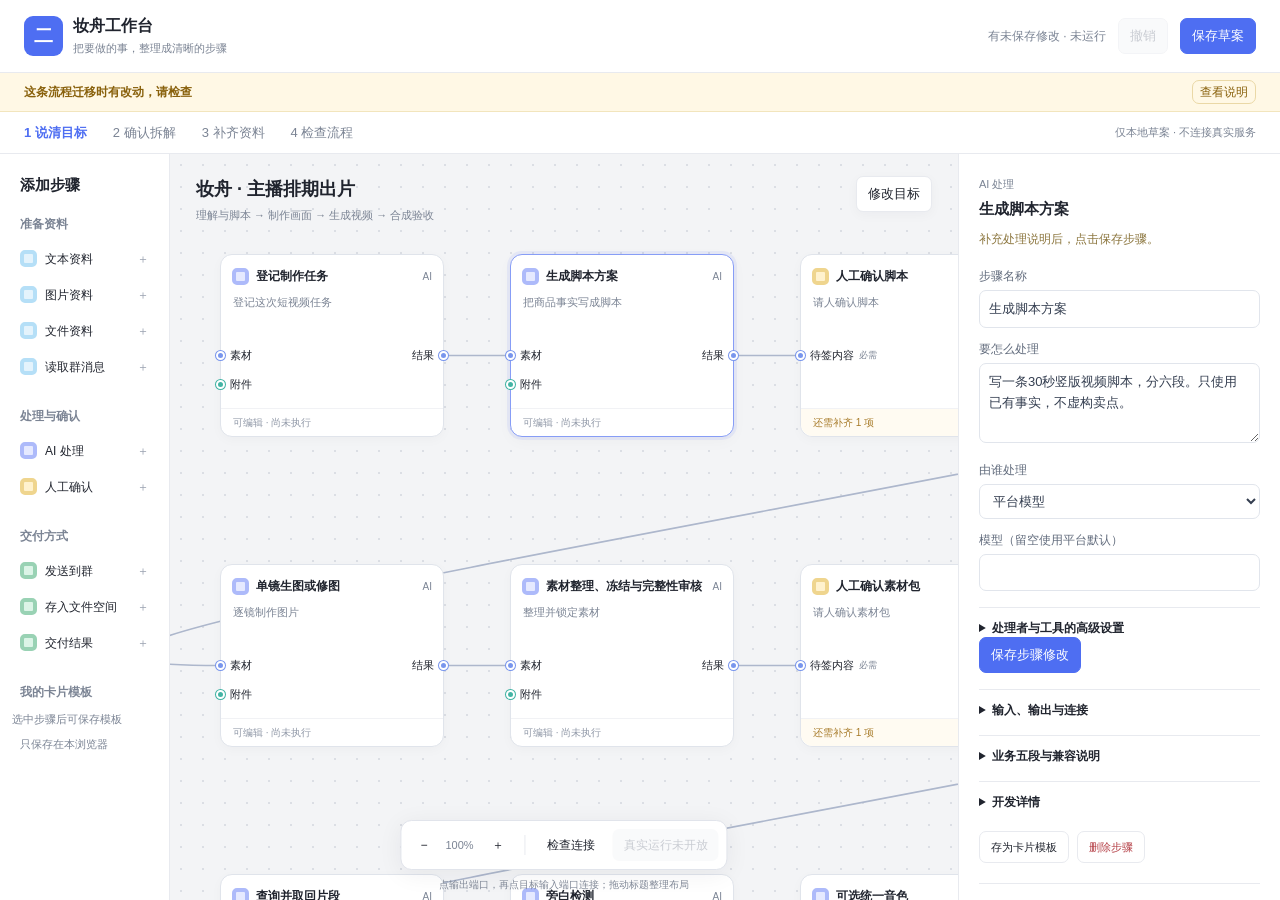
==== commit 694b8cb0: "feat: integrate desktop workflow contract editor Base: 23ef629beab623674a07cad4e302bc481a78abf0. Pre" ====
--- a/prototype/index.html
+++ b/prototype/index.html
@@ -3,10 +3,13 @@
 <head>
   <meta charset="UTF-8">
   <meta name="viewport" content="width=device-width, initial-scale=1.0">
-  <meta name="description" content="二元AI 自然语言工作流交互原型">
-  <title>二元AI · 流程工作台</title>
+  <meta name="description" content="二元AI 自然语言原子工作流交互原型">
+  <title>二元AI · 妆舟流程工作台</title>
   <link rel="icon" href="data:image/svg+xml,%3Csvg xmlns='http://www.w3.org/2000/svg' viewBox='0 0 32 32'%3E%3Crect width='32' height='32' rx='7' fill='%2317202e'/%3E%3Cpath d='M8 10h16l-5 6H8zm0 7h16l-5 6H8z' fill='white'/%3E%3C/svg%3E">
   <link rel="stylesheet" href="./styles.css">
+  <link rel="stylesheet" href="./workbench.css">
+  <link rel="stylesheet" href="./relay-ui.css">
+  <meta http-equiv="Content-Security-Policy" content="default-src 'self'; script-src 'self'; style-src 'self' 'unsafe-inline'; img-src 'self' data: blob:; connect-src 'none'; object-src 'none'; base-uri 'none'; form-action 'none'">
 </head>
 <body>
   <svg class="icon-sprite" aria-hidden="true">
@@ -136,7 +139,7 @@
         </div>
         <div>
           <strong>二元AI</strong>
-          <span>流程工作台</span>
+          <span>Flow Studio</span>
         </div>
       </div>
       <div class="project-heading">
@@ -146,21 +149,22 @@
         <div>
           <div class="project-title-row">
             <h1 id="project-title">妆舟 01.1 视频生成流程</h1>
-            <span class="status-badge warning" id="draft-status">待确认</span>
-          </div>
-          <p id="project-subtitle">13 个节点 · 可编辑 · 测试仅使用样例数据</p>
+            <span class="status-badge warning" id="draft-status">待确认草案</span>
+          </div>
+          <p id="project-subtitle">自然语言生成 · 13 个原子 · 尚未运行</p>
         </div>
       </div>
       <div class="topbar-actions">
-        <button class="button ghost" id="run-button">
+        <button class="button" id="simulate-flow">模拟测试流程</button>
+        <button class="button ghost" id="preview-button">
           <svg><use href="#i-play"></use></svg>
-          演示运行
+          检查草案
         </button>
         <button class="button primary" id="save-button">
           <svg><use href="#i-save"></use></svg>
           保存草案
         </button>
-        <button class="icon-button" aria-label="更多操作">
+        <button class="icon-button" id="export-draft" aria-label="下载草案备份">
           <svg><use href="#i-more"></use></svg>
         </button>
       </div>
@@ -196,10 +200,10 @@
             <span class="tiny muted">第 1 版</span>
           </div>
           <ol class="progress-list" id="progress-list">
-            <li class="complete"><span>1</span><div><strong>理解业务目标</strong><small>已识别要准备和交付的内容</small></div></li>
-            <li class="complete"><span>2</span><div><strong>拆分工作步骤</strong><small>13 个节点已自动配置</small></div></li>
-            <li class="complete warning"><span>3</span><div><strong>补全业务信息</strong><small>4 项信息需要确认</small></div></li>
-            <li class="complete warning"><span>4</span><div><strong>检查流程</strong><small>可编辑和演示，尚未正式运行</small></div></li>
+            <li class="complete"><span>1</span><div><strong>理解业务目标</strong><small>已识别输入与输出</small></div></li>
+            <li class="complete"><span>2</span><div><strong>匹配授权资源</strong><small>13 个节点待你调整</small></div></li>
+            <li class="complete warning"><span>3</span><div><strong>生成流程草案</strong><small>4 项信息待确认</small></div></li>
+            <li class="complete warning"><span>4</span><div><strong>草案检查</strong><small>可以编辑和模拟</small></div></li>
           </ol>
         </section>
 
@@ -211,38 +215,38 @@
           <div class="resource-quicklist">
             <button class="resource-quick" data-resource-group="material">
               <span class="resource-icon amber"><svg><use href="#i-box"></use></svg></span>
-            <span><strong>资料读取</strong><small>3 个可用</small></span>
+              <span><strong>生产资料 Agent</strong><small>3 个示例</small></span>
               <svg class="chevron"><use href="#i-chevron-down"></use></svg>
             </button>
             <button class="resource-quick" data-resource-group="process">
               <span class="resource-icon blue"><svg><use href="#i-cpu"></use></svg></span>
-            <span><strong>处理步骤</strong><small>8 个可用</small></span>
+              <span><strong>流程 Agent</strong><small>8 个示例</small></span>
               <svg class="chevron"><use href="#i-chevron-down"></use></svg>
             </button>
             <button class="resource-quick" data-resource-group="tool">
               <span class="resource-icon teal"><svg><use href="#i-code"></use></svg></span>
-            <span><strong>执行能力</strong><small>7 个可用</small></span>
+              <span><strong>AI 工具</strong><small>7 个示例</small></span>
               <svg class="chevron"><use href="#i-chevron-down"></use></svg>
             </button>
             <button class="resource-quick" data-resource-group="human">
               <span class="resource-icon coral"><svg><use href="#i-user"></use></svg></span>
-            <span><strong>真人确认</strong><small>2 个可用</small></span>
+              <span><strong>Human</strong><small>2 个示例</small></span>
               <svg class="chevron"><use href="#i-chevron-down"></use></svg>
             </button>
             <button class="resource-quick" data-resource-group="workflow">
               <span class="resource-icon violet"><svg><use href="#i-workflow"></use></svg></span>
-            <span><strong>已有流程</strong><small>4 个可用</small></span>
+              <span><strong>工作流</strong><small>4 个示例</small></span>
               <svg class="chevron"><use href="#i-chevron-down"></use></svg>
             </button>
           </div>
         </section>
 
         <section class="rail-section draft-summary">
-          <div class="section-label"><span>当前流程</span></div>
+          <div class="section-label"><span>资源快照</span></div>
           <dl>
-            <div><dt>节点</dt><dd>13 个</dd></div>
-            <div><dt>真人确认</dt><dd>3 次</dd></div>
-            <div><dt>预计交付</dt><dd>30 秒成片</dd></div>
+            <div><dt>规则</dt><dd>仅显示示例</dd></div>
+            <div><dt>版本</dt><dd>精确发布版</dd></div>
+            <div><dt>预算</dt><dd class="danger-text">未设置</dd></div>
           </dl>
         </section>
       </aside>
@@ -254,7 +258,7 @@
               <svg><use href="#i-workflow"></use></svg>流程画布
             </button>
             <button data-view-mode="matrix" role="tab" aria-selected="false">
-              <svg><use href="#i-database"></use></svg>节点清单
+              <svg><use href="#i-database"></use></svg>技术字段表
             </button>
           </div>
           <div class="toolbar-divider"></div>
@@ -279,47 +283,51 @@
         <div class="canvas-scroller" id="canvas-container">
           <div class="canvas" id="canvas">
             <div class="canvas-meta">
-              <span><svg><use href="#i-lock"></use></svg>可编辑草案</span>
-              <span id="registry-id">资料与真实执行能力尚未连接</span>
+              <span><svg><use href="#i-lock"></use></svg>离线交互原型 · 不是正式业务执行</span>
+              <span id="registry-id">仅使用合成样例</span>
             </div>
             <div class="flow-summary">
               <div>
-                <p class="eyebrow">已生成的流程</p>
+                <p class="eyebrow">生成结果 · 可编辑草案</p>
                 <h2>主播排期到 30 秒成片</h2>
-                <p>从排期和资料开始，经过脚本确认、素材确认和成片验收，最终得到可播放的 30 秒视频。</p>
+                <p>点选节点修改资料和处理方式，或直接与流程对话。先体验样例，再决定如何接入真实能力。</p>
               </div>
               <div class="summary-metrics">
-                <div><strong>13</strong><span>工作节点</span></div>
-                <div><strong>3</strong><span>真人确认</span></div>
+                <div><strong id="flow-node-count">13</strong><span>处理节点</span></div>
+                <div><strong>3</strong><span>真人决定</span></div>
                 <div><strong>6</strong><span>镜头实例</span></div>
               </div>
             </div>
 
+            <section class="next-step" aria-label="下一步建议">
+              <div><strong id="next-step-title">下一步：先调整脚本，再模拟一遍</strong><p id="next-step-detail">点击一个节点修改资料和处理方式。</p></div>
+              <button class="button primary" id="next-step-action">编辑脚本节点</button>
+            </section>
             <div class="flow-stage" data-stage="intent">
               <div class="stage-heading">
                 <span class="stage-index">01</span>
-                <div><strong>理解与脚本</strong><small>读取资料 · 生成脚本 · 真人确认</small></div>
+                <div><strong>意图与脚本</strong><small>输入确认 · 脚本生成与审批</small></div>
               </div>
               <div class="stage-track" id="track-intent"></div>
             </div>
             <div class="flow-stage" data-stage="assets">
               <div class="stage-heading">
                 <span class="stage-index">02</span>
-                <div><strong>制作画面</strong><small>逐镜生成 · 整理素材 · 真人确认</small></div>
+                <div><strong>素材生产</strong><small>单镜生成 · 冻结 · 人工确认</small></div>
               </div>
               <div class="stage-track" id="track-assets"></div>
             </div>
             <div class="flow-stage" data-stage="generation">
               <div class="stage-heading">
                 <span class="stage-index">03</span>
-                <div><strong>生成视频</strong><small>提交任务 · 取回片段 · 检查旁白</small></div>
+                <div><strong>视频生成</strong><small>提交 · 取回 · 旁白 · 音色</small></div>
               </div>
               <div class="stage-track" id="track-generation"></div>
             </div>
             <div class="flow-stage" data-stage="delivery">
               <div class="stage-heading">
                 <span class="stage-index">04</span>
-                <div><strong>合成与交付</strong><small>合成成片 · 检查画面音轨 · 最终验收</small></div>
+                <div><strong>合片交付</strong><small>媒体检查 · 最终验收</small></div>
               </div>
               <div class="stage-track" id="track-delivery"></div>
             </div>
@@ -329,20 +337,20 @@
           <section class="matrix-view hidden" id="matrix-view" aria-labelledby="matrix-title">
             <div class="matrix-header">
               <div>
-                <p class="eyebrow">节点清单</p>
-                <h2 id="matrix-title">每个节点准备什么、产出什么</h2>
+                <p class="eyebrow">字段矩阵</p>
+                <h2 id="matrix-title">原子输入、输出与能力绑定</h2>
               </div>
               <label class="search-field">
                 <svg><use href="#i-search"></use></svg>
-                <input id="matrix-search" type="search" placeholder="搜索节点、内容或能力">
+                <input id="matrix-search" type="search" placeholder="搜索原子、字段或能力">
               </label>
             </div>
             <div class="table-wrap">
               <table>
                 <thead>
                   <tr>
-                    <th>节点</th>
-                    <th>处理方式</th>
+                    <th>原子</th>
+                    <th>业务类型</th>
                     <th>输入</th>
                     <th>输出</th>
                     <th>能力</th>
@@ -354,6 +362,14 @@
             </div>
           </section>
         </div>
+        <section class="workflow-chat" id="workflow-chat" aria-label="与流程对话">
+          <div class="chat-heading"><div><strong>与流程对话</strong><small>离线指令演示 · 修改前请确认</small></div><button class="text-button" id="chat-toggle" aria-expanded="true">收起对话</button></div>
+          <label class="sample-choice">模拟测试用什么资料？<select id="demo-scenario"><option value="normal">完整合成样例</option><option value="missing_image">缺少主播图</option></select></label>
+          <div class="chat-content"><div class="chat-log" id="chat-log" aria-live="polite"></div><div id="chat-proposal" class="chat-proposal"></div>
+            <form id="chat-form"><label class="sr-only" for="chat-scope">修改范围</label><select id="chat-scope"><option value="flow">整条流程</option></select><label class="sr-only" for="chat-input">描述你想修改的内容</label><textarea id="chat-input" rows="2" maxlength="2000" placeholder="例如：流程名称改为：杯子短视频"></textarea><button class="button primary" type="submit">预览修改</button></form>
+          </div>
+        </section>
+
       </section>
 
       <aside class="inspector hidden" id="inspector" aria-label="节点配置">
@@ -368,7 +384,7 @@
           </button>
         </div>
         <div class="inspector-tabs" role="tablist">
-          <button class="active" data-inspector-tab="summary" role="tab">节点概览</button>
+          <button class="active" data-inspector-tab="summary" role="tab">简易编辑</button>
           <button data-inspector-tab="advanced" role="tab">高级编辑</button>
         </div>
         <div class="inspector-body" id="inspector-body"></div>
@@ -408,7 +424,7 @@
       <section class="panel-sheet wide">
         <div class="panel-head">
           <div>
-            <p class="eyebrow">已授权资源</p>
+            <p class="eyebrow">示例资源（未接入平台）</p>
             <h2>从资源库添加节点</h2>
           </div>
           <button class="icon-button" data-close-panel="resource" aria-label="关闭">
@@ -443,42 +459,30 @@
         <div class="new-flow-intro">
           <span class="prompt-mark"><svg><use href="#i-sparkles"></use></svg></span>
           <p class="eyebrow">自然语言生成</p>
-          <h2 id="new-flow-title">告诉我你想完成什么</h2>
-          <p>用平时说话的方式写清已有资料、最终结果和必须由人确认的地方，系统会自动拆成可编辑的工作流程。</p>
+          <h2 id="new-flow-title">描述你想完成的业务结果</h2>
+          <p>说明目标、已有资料和最终交付物。当前使用固定的视频流程模板，不调用大模型；载入后可以逐个修改。</p>
         </div>
         <label class="prompt-box">
           <span class="sr-only">工作流需求</span>
           <textarea id="prompt-input" rows="6">根据主播排期、主播资料和商品资料，制作一条 30 秒竖版短视频。要求六个镜头、商品信息必须来自资料，脚本和素材包需要人工确认，最终成片由真人验收；不要自动发布。</textarea>
           <span class="prompt-footer">
-            <span><svg><use href="#i-lock"></use></svg>生成时不会运行或对外操作</span>
+            <span><svg><use href="#i-lock"></use></svg>生成阶段不调用业务工具</span>
             <span id="prompt-count">88 / 1200</span>
           </span>
         </label>
         <div class="prompt-examples">
           <span>快速开始</span>
           <button data-example="video">妆舟视频生成</button>
-          <button data-example="review">内容审核流程</button>
-          <button data-example="inventory">库存巡检流程</button>
         </div>
         <div class="modal-actions">
           <div class="zero-side-effect">
             <svg><use href="#i-check"></use></svg>
-            <span>只生成可编辑流程，不会发布内容或产生费用</span>
+            <span>仅生成可编辑草案，不会运行、发布或产生付费调用</span>
           </div>
           <button class="button primary large" id="generate-button">
-            生成工作流程
+            载入视频流程模板
             <svg><use href="#i-arrow-right"></use></svg>
           </button>
-        </div>
-        <div class="generation-conflict hidden" id="generation-conflict">
-          <div>
-            <strong>当前草案含人工编辑</strong>
-            <p>重新生成不会覆盖已保存历史，但需要明确选择本次处理方式。</p>
-          </div>
-          <div class="generation-conflict-actions">
-            <button class="button" id="generate-new-draft">另建草案</button>
-            <button class="button danger" id="generate-overwrite">确认覆盖</button>
-          </div>
         </div>
         <div class="generation-overlay hidden" id="generation-overlay">
           <div class="generation-spinner"><span></span><span></span><span></span></div>
@@ -488,58 +492,12 @@
       </section>
     </div>
 
-    <section class="run-console hidden" id="run-console" aria-live="polite">
-      <header>
-        <div>
-          <span class="eyebrow">演示运行 · 不调用真实模型、媒体或业务工具</span>
-          <h2 id="run-console-title">流程测试运行</h2>
-        </div>
-        <button class="icon-button subtle" id="close-run-console" aria-label="关闭测试结果">
-          <svg><use href="#i-x"></use></svg>
-        </button>
-      </header>
-      <div class="run-console-body">
-        <div class="run-console-summary">
-          <span id="run-console-status">准备运行</span>
-          <strong id="run-console-progress">0 / 0</strong>
-        </div>
-        <div class="run-progress-track"><span id="run-progress-bar"></span></div>
-        <div id="run-console-list" class="run-console-list"></div>
-      </div>
-    </section>
-
-    <button class="flow-chat-toggle" id="flow-chat-toggle" aria-controls="flow-chat-panel" aria-expanded="false">
-      <svg><use href="#i-sparkles"></use></svg>
-      与流程对话
-    </button>
-    <aside class="flow-chat-panel" id="flow-chat-panel" aria-label="流程对话">
-      <header>
-        <div>
-          <span class="eyebrow">流程共创</span>
-          <strong>直接修改当前草案</strong>
-        </div>
-        <button class="icon-button subtle" id="close-flow-chat" aria-label="收起流程对话">
-          <svg><use href="#i-x"></use></svg>
-        </button>
-      </header>
-      <label class="chat-scope">
-        <span>对话范围</span>
-        <select id="chat-scope-select"></select>
-      </label>
-      <div class="chat-messages" id="chat-messages"></div>
-      <div class="chat-suggestions">
-        <button data-chat-suggestion="把当前节点模型改为 文本执行 Agent">更换模型</button>
-        <button data-chat-suggestion="停用旁白检测">停用节点</button>
-        <button data-chat-suggestion="测试运行这个流程">测试运行</button>
-      </div>
-      <form class="chat-compose" id="flow-chat-form">
-        <textarea id="flow-chat-input" rows="2" maxlength="600" placeholder="例如：停用旁白检测，或把当前节点的执行方式改为文案生成助手"></textarea>
-        <button class="button primary" type="submit">发送</button>
-      </form>
-    </aside>
-
+    <div class="simulation-panel" id="simulation-panel" role="dialog" aria-modal="true" aria-labelledby="simulation-title"><section class="simulation-sheet"><div class="panel-head"><div><p class="eyebrow">合成数据 · 不调用外部工具</p><h2 id="simulation-title">模拟测试，不是正式运行</h2></div><button class="icon-button" id="close-simulation" aria-label="关闭模拟结果">×</button></div><p class="business-note">模拟同意只供演示，不生成真人批准。不会生成真实图片或视频。</p><div id="simulation-results"></div></section></div>
     <div class="toast-region" id="toast-region" aria-live="polite"></div>
   </div>
+  <script src="./workbench.js"></script>
+  <script src="./relay-model.js"></script>
+  <script src="./relay-ui.js"></script>
   <script src="./app.js"></script>
 </body>
 </html>
--- a/prototype/workbench.css
+++ b/prototype/workbench.css
@@ -0,0 +1,79 @@
+:root { --inspector-w: 410px; }
+.generation-progress, .draft-summary, .canvas-meta, #inspector-version { display: none; }
+.node-id { display: none; }
+.flow-summary { padding-top: 12px; }
+.workspace { min-width: 0; }
+.business-note { padding: 10px 12px; border-radius: 8px; background: #f2f6ff; color: #475569; line-height: 1.7; font-size: 12px; }
+.business-form { display: grid; gap: 15px; margin: 16px 0; min-width: 0; }
+.business-form > label { display: grid; gap: 7px; color: #334155; font-size: 13px; font-weight: 600; min-width: 0; }
+.business-form input:not([type=checkbox]), .business-form textarea, .business-form select { width: 100%; min-width: 0; border: 1px solid #cdd5df; border-radius: 8px; padding: 10px 11px; background: white; font-weight: 400; line-height: 1.65; }
+.business-form textarea { resize: vertical; }
+.business-form fieldset { min-width: 0; border: 1px solid #e1e6ee; border-radius: 8px; padding: 12px; }
+.business-form legend { font-size: 12px; padding: 0 5px; }
+.check-option { display: inline-flex; align-items: center; gap: 5px; margin: 5px 12px 5px 0; font-size: 12px; }
+.business-actions { display: flex; gap: 8px; flex-wrap: wrap; margin: 14px 0; }
+.node-demo-result { line-height: 1.7; overflow-wrap: anywhere; }
+.technical-details { margin: 16px 0; border-top: 1px solid #e5eaf0; padding: 12px 0; color: #667085; font-size: 12px; overflow-wrap: anywhere; }
+details > summary { cursor: pointer; }
+.business-stage { border: 1px solid #e0e6ef; border-radius: 10px; padding: 12px; margin-bottom: 12px; }
+.business-stage > summary { display: flex; align-items: center; gap: 9px; font-weight: 600; }
+.business-stage > summary > span { padding: 4px 8px; background: #eaf0ff; color: #245dce; border-radius: 6px; }
+.business-stage > summary > small { margin-left: auto; color: #64748b; font-weight: 400; }
+.stage-result { background: #f4f6f9; padding: 10px; border-radius: 8px; line-height: 1.65; overflow-wrap: anywhere; }
+.stage-result p { margin-bottom: 0; }
+.next-step { display: flex; align-items: center; justify-content: space-between; gap: 16px; margin: 0 0 22px; padding: 16px; border: 1px solid #d5e2ff; border-radius: 12px; background: #f6f9ff; }
+.next-step strong { font-size: 14px; }
+.next-step p { margin: 6px 0 0; font-size: 12px; color: #526279; line-height: 1.65; }
+.next-step .button { flex-shrink: 0; }
+.sample-choice { display: flex; gap: 8px; align-items: center; margin-top: 8px; color: #64748b; font-size: 11px; }
+.sample-choice select { min-width: 0; max-width: 150px; padding: 5px 7px; border: 1px solid #dbe2eb; border-radius: 6px; background: white; }
+.workflow-chat { flex: 0 0 auto; border-top: 1px solid #dce4ef; background: #fff; padding: 12px 18px; z-index: 5; max-height: 43%; overflow: auto; }
+.chat-heading { display: flex; justify-content: space-between; gap: 12px; align-items: center; }
+.chat-heading strong { font-size: 15px; }
+.chat-heading small { margin-left: 12px; font-size: 11px; color: #64748b; }
+.workflow-chat.collapsed .chat-content { display: none; }
+.chat-log { max-height: 100px; overflow-y: auto; margin: 8px 0; }
+.chat-message { font-size: 12px; line-height: 1.65; margin: 5px 0; overflow-wrap: anywhere; }
+.chat-message b { display: inline-block; margin-right: 10px; color: #245dce; }
+.chat-message.user b { color: #475569; }
+#chat-form { display: grid; grid-template-columns: 150px minmax(100px, 1fr) auto; gap: 8px; align-items: center; }
+#chat-form select, #chat-form textarea { width: 100%; min-width: 0; padding: 9px; border: 1px solid #cbd5e1; border-radius: 8px; background: #fff; font-size: 12px; }
+#chat-form textarea { resize: vertical; max-height: 100px; }
+.chat-proposal:empty { display: none; }
+.chat-proposal { padding: 10px; margin: 10px 0; background: #fff4df; border-radius: 8px; font-size: 13px; overflow-wrap: anywhere; }
+.chat-proposal .button { margin-right: 8px; }
+.demo-scenario { display: flex; align-items: center; gap: 6px; font-size: 11px; white-space: nowrap; }
+.demo-scenario select { border: 1px solid #e2e8f0; border-radius: 6px; padding: 5px; max-width: 130px; }
+.simulation-panel { display: none; position: fixed; inset: 0; z-index: 90; background: #17202e77; padding: 30px; align-items: center; justify-content: center; }
+.simulation-panel.open { display: flex; }
+.simulation-sheet { width: 720px; max-width: 100%; max-height: 90vh; overflow-y: auto; border-radius: 14px; background: white; padding: 22px; box-shadow: 0 18px 70px #17202e33; }
+.simulation-record { border: 1px solid #e2e8f0; padding: 12px; border-radius: 8px; margin: 10px 0; font-size: 13px; overflow-wrap: anywhere; }
+.simulation-record p { line-height: 1.65; color: #475569; }
+.inspector-head h2 { overflow-wrap: anywhere; }
+.topbar-actions { flex-wrap: wrap; }
+@media (max-width: 1150px) { .rail { display: none; } .demo-scenario { display: none; } }
+@media (max-width: 940px) { .inspector { min-width: 0; } }
+@media (max-width: 680px) {
+  .topbar { height: auto; min-height: 104px; flex-wrap: wrap; padding: 10px 12px; gap: 8px; }
+  :root { --topbar-h: 112px; }
+  .project-heading { min-width: 0; flex: 1; }
+  #project-title { font-size: 15px; }
+  .topbar-actions { width: 100%; justify-content: flex-end; gap: 6px; }
+  .topbar-actions .button { padding: 7px 9px; font-size: 11px; }
+  .topbar-actions .button.primary { width: auto; min-width: 0; font-size: 11px; }
+  .workflow-chat { padding: 10px; max-height: 42%; }
+  .chat-heading small { display: block; margin: 3px 0 0; }
+  .next-step { flex-direction: column; align-items: flex-start; padding: 12px; gap: 12px; }
+  #chat-form { grid-template-columns: minmax(0, 1fr) auto; }
+  #chat-form textarea { grid-column: 1 / -1; grid-row: 2; }
+  .chat-log { max-height: 75px; }
+  .inspector { width: min(100vw, 430px); max-width: 100vw; }
+  .business-form { gap: 12px; }
+  .simulation-panel { padding: 10px; }
+  .simulation-sheet { padding: 15px; max-height: 94dvh; }
+  .workspace-toolbar { gap: 5px; }
+  #fit-view-button, .toolbar-divider { display: none; }
+  .view-switcher button { padding: 6px; font-size: 11px; }
+  .zoom-control { display: none; }
+  #undo-button { display: inline-flex; }
+}
--- a/prototype/relay-ui.css
+++ b/prototype/relay-ui.css
@@ -0,0 +1,105 @@
+body:has(.relay-app) { margin: 0; overflow: hidden; background: #f3f4f6; }
+.relay-app { --relay-ink: #20242e; --relay-sub: #7b8494; --relay-line: #e8eaef; --relay-accent: #4e6ef2; height: 100dvh; display: flex; flex-direction: column; font: 13px/1.5 -apple-system, BlinkMacSystemFont, "Segoe UI", "PingFang SC", sans-serif; color: var(--relay-ink); background: #f3f4f6; }
+.relay-app * { box-sizing: border-box; }
+.relay-app button, .relay-app input, .relay-app textarea, .relay-app select { font: inherit; }
+.relay-app button { cursor: pointer; background: white; color: var(--relay-ink); border: 1px solid var(--relay-line); border-radius: 7px; padding: 7px 11px; }
+.relay-app button:hover { background: #eef1fe; border-color: #becafb; }
+.relay-app button:focus-visible, .relay-app input:focus-visible, .relay-app textarea:focus-visible, .relay-app select:focus-visible { outline: 2px solid #4e6ef2; outline-offset: 2px; }
+.relay-app button:disabled { color: #9198a5; background: #f4f5f7; cursor: not-allowed; }
+.relay-app .relay-primary { color: white; background: var(--relay-accent); border-color: var(--relay-accent); }
+.relay-app .relay-danger { color: #b43e45; }
+.relay-app h1, .relay-app h2, .relay-app h3, .relay-app p { margin: 0; }
+.relay-app h1 { font-size: 18px; }
+.relay-app h2 { font-size: 15px; }
+.relay-app h3 { font-size: 12px; font-weight: 600; }
+.relay-app small { color: var(--relay-sub); font-size: 11px; }
+.relay-header { display: flex; align-items: center; gap: 12px; padding: 14px 24px; background: white; border-bottom: 1px solid var(--relay-line); flex-shrink: 0; }
+.relay-brand { display: flex; align-items: center; gap: 10px; }
+.relay-brand > span { border-radius: 9px; padding: 6px 10px; background: #4e6ef2; color: white; font-weight: 700; font-size: 19px; }
+.relay-brand strong { display: block; font-size: 16px; }
+.relay-status { margin-left: auto; color: var(--relay-sub); font-size: 12px; }
+.relay-migration { display: flex; gap: 14px; align-items: center; padding: 7px 24px; color: #89610c; background: #fff8e5; border-bottom: 1px solid #f2e5bd; font-size: 12px; }
+.relay-migration[hidden] { display: none; }
+.relay-migration button { margin-left: auto; padding: 2px 7px; background: transparent; color: #89610c; border-color: #ead8a6; }
+.relay-progress { display: flex; align-items: center; gap: 26px; padding: 11px 24px; background: white; border-bottom: 1px solid var(--relay-line); color: var(--relay-sub); flex-shrink: 0; }
+.relay-progress .active { color: #4e6ef2; font-weight: 600; }
+.relay-progress small { margin-left: auto; }
+.relay-workspace { display: flex; flex: 1; min-height: 0; min-width: 0; overflow: hidden; }
+.relay-palette { width: 170px; flex-shrink: 0; padding: 20px 12px; background: white; border-right: 1px solid var(--relay-line); overflow: auto; }
+.relay-palette h2 { padding-left: 8px; margin-bottom: 18px; }
+.relay-palette section { margin-bottom: 22px; }
+.relay-palette h3 { color: var(--relay-sub); margin: 0 8px 8px; }
+.relay-palette button { display: flex; align-items: center; gap: 8px; text-align: left; width: 100%; border: none; padding: 9px 8px; font-size: 12px; }
+.relay-palette button span { margin-left: auto; color: #9ba3b1; }
+.relay-palette > section > small { padding: 8px; display: block; }
+.relay-kind-dot { width: 17px; height: 17px; border-radius: 5px; flex-shrink: 0; display: inline-block; background: #e4f3fc; border: 4px solid #b5dff7; }
+.relay-kind-dot.ai { background: #e5e9ff; border-color: #adbafa; }
+.relay-kind-dot.sign { background: #fff2ce; border-color: #efd58e; }
+.relay-kind-dot.group_send, .relay-kind-dot.drive_save, .relay-kind-dot.result { background: #dcf4e7; border-color: #99d2b4; }
+.relay-board { flex: 1; min-width: 0; position: relative; overflow: hidden; display: flex; flex-direction: column; }
+.relay-board-heading { position: absolute; top: 22px; left: 26px; right: 26px; z-index: 3; pointer-events: none; display: flex; align-items: flex-start; justify-content: space-between; gap: 10px; }
+.relay-board-heading p { color: var(--relay-sub); font-size: 11px; margin-top: 4px; }
+.relay-board-heading button { pointer-events: auto; flex-shrink: 0; box-shadow: 0 3px 12px #20242e09; }
+.relay-scroll { flex: 1; overflow: auto; min-height: 0; background-image: radial-gradient(#dbdee4 1px, transparent 1px); background-size: 22px 22px; padding-bottom: 90px; }
+.relay-plane { position: relative; transform-origin: 0 0; }
+#relay-edges { position: absolute; inset: 0; width: 100%; height: 100%; overflow: visible; pointer-events: none; }
+#relay-edges path { fill: none; stroke: #adb7cc; stroke-width: 1.6; }
+#relay-edges path.rejected { stroke: #dca1a3; stroke-dasharray: 5 4; }
+.relay-card { position: absolute; width: 224px; border: 1px solid #e0e4eb; border-radius: 12px; padding: 12px 0 0; background: white; box-shadow: 0 3px 12px #20242e07; }
+.relay-card.selected { border-color: #879df6; box-shadow: 0 0 0 3px #4e6ef216, 0 4px 16px #20242e08; }
+.relay-card-head { display: flex; align-items: center; gap: 7px; padding: 0 11px; cursor: grab; touch-action: none; }
+.relay-card-head button { font-weight: 600; padding: 0; border: 0; background: none; text-align: left; font-size: 12px; flex: 1; }
+.relay-card-head > span { font-size: 10px; color: var(--relay-sub); flex-shrink: 0; }
+.relay-card > p { margin: 9px 12px 12px; color: var(--relay-sub); font-size: 11px; line-height: 1.6; display: -webkit-box; -webkit-line-clamp: 2; -webkit-box-orient: vertical; overflow: hidden; min-height: 35px; }
+.relay-card-ports { display: grid; grid-template-columns: 1fr 1fr; gap: 5px; padding-bottom: 9px; }
+.relay-port { display: flex; align-items: center; gap: 5px; height: 29px; width: 100%; border: none !important; border-radius: 0 !important; padding: 4px 8px 4px 0 !important; font-size: 11px !important; }
+.relay-port.outputs { flex-direction: row-reverse; text-align: right; padding: 4px 0 4px 8px !important; }
+.relay-port span { overflow: hidden; text-overflow: ellipsis; white-space: nowrap; }
+.relay-port small { font-size: 9px; }
+.relay-port-dot { display: block; width: 9px; height: 9px; border-radius: 50%; flex-shrink: 0; background: #7996ed; margin-left: -5px; border: 2px solid white; box-shadow: 0 0 0 1px #7996ed; }
+.relay-port.outputs .relay-port-dot { margin-left: 0; margin-right: -5px; }
+.relay-port-dot.file { background: #43b4a4; box-shadow: 0 0 0 1px #43b4a4; }
+.relay-port-dot.image { background: #dfad4e; box-shadow: 0 0 0 1px #dfad4e; }
+.relay-port-dot.msg { background: #b48aca; box-shadow: 0 0 0 1px #b48aca; }
+.relay-card footer { border-top: 1px solid #f1f2f5; padding: 6px 12px; font-size: 10px; color: #9098a7; }
+.relay-card footer.needs-input { color: #a87c2b; background: #fffbf2; border-radius: 0 0 12px 12px; }
+.relay-dock { position: absolute; bottom: 30px; left: 50%; transform: translateX(-50%); display: flex; align-items: center; gap: 7px; white-space: nowrap; padding: 8px; border: 1px solid #e1e4eb; border-radius: 11px; box-shadow: 0 4px 24px #20242e10; background: white; z-index: 4; }
+.relay-dock button { font-size: 12px; border: none; }
+.relay-dock span { color: var(--relay-sub); font-size: 11px; }
+.relay-divider { height: 20px; border-left: 1px solid var(--relay-line); margin: 0 3px; }
+.relay-connect-hint { position: absolute; bottom: 8px; left: 12px; right: 12px; text-align: center; font-size: 10px; color: #828a99; pointer-events: none; }
+.relay-inspector { width: 322px; flex-shrink: 0; background: white; border-left: 1px solid var(--relay-line); padding: 20px; overflow-y: auto; }
+.relay-inspector-head h2 { margin: 4px 0 9px; }
+.relay-inspector-head p { color: #8b753d; font-size: 12px; line-height: 1.7; margin-bottom: 18px; }
+.relay-field { display: block; margin: 12px 0; }
+.relay-field > span { display: block; font-size: 12px; margin-bottom: 5px; color: #626c7d; }
+.relay-app input, .relay-app select, .relay-app textarea { color: #343e50; background: white; border: 1px solid #e1e5ec; border-radius: 7px; padding: 8px 9px; max-width: 100%; }
+.relay-field input, .relay-field textarea, .relay-field select { width: 100%; }
+.relay-app textarea { resize: vertical; line-height: 1.6; }
+.relay-app details { border-top: 1px solid var(--relay-line); margin-top: 16px; padding-top: 11px; }
+.relay-app summary { cursor: pointer; font-size: 12px; font-weight: 600; }
+.relay-app details p { font-size: 12px; margin: 9px 0; }
+.relay-note { color: var(--relay-sub); font-size: 11px !important; line-height: 1.7; margin: 10px 0 !important; }
+.relay-port-setting, .relay-edge-setting { display: flex; align-items: center; justify-content: space-between; gap: 8px; border-bottom: 1px solid #f0f2f5; padding: 9px 0; font-size: 12px; }
+.relay-port-setting small { display: block; font-size: 10px; }
+.relay-port-setting button, .relay-edge-setting button { font-size: 11px; padding: 4px 7px; flex-shrink: 0; }
+.relay-advanced h3 { margin-top: 14px; }
+.relay-advanced pre { max-width: 100%; overflow: auto; background: #f7f8fb; padding: 10px; font-size: 10px; }
+.relay-inspector-actions { display: flex; gap: 8px; margin: 20px 0; }
+.relay-inspector-actions button { font-size: 11px; }
+.relay-chat { padding-top: 18px; border-top: 1px solid var(--relay-line); margin-top: 20px; }
+.relay-chat p { font-size: 11px; color: var(--relay-sub); margin: 8px 0; }
+.relay-chat textarea, .relay-chat select { width: 100%; margin: 5px 0; }
+#relay-notice { position: fixed; bottom: 12px; right: 342px; max-width: 540px; font-size: 12px; background: #273349; color: white; border-radius: 8px; padding: 9px 14px; box-shadow: 0 4px 18px #20242e15; z-index: 12; }
+#relay-notice:empty { display: none; }
+#relay-dialog { border: 1px solid #e0e5ef; border-radius: 15px; width: min(600px, 90vw); max-height: 85vh; padding: 22px; color: var(--relay-ink); background: white; box-shadow: 0 18px 70px #18233b25; }
+#relay-dialog::backdrop { background: #17233255; }
+.relay-dialog-head { display: flex; justify-content: space-between; gap: 12px; align-items: center; margin-bottom: 16px; }
+#relay-dialog-body > p { margin: 12px 0; }
+#relay-dialog-body li { padding: 6px 0; }
+#relay-dialog-body li p { font-size: 12px; color: var(--relay-sub); }
+#relay-dialog-body fieldset { border: 1px solid var(--relay-line); border-radius: 8px; margin: 14px 0; display: flex; flex-wrap: wrap; gap: 14px; }
+#relay-dialog-body input[type="checkbox"], #relay-dialog-body input[type="radio"] { width: auto; }
+.relay-issue { background: #fff9ec; border-left: 3px solid #e2c278; margin: 10px 0; padding: 10px 12px; font-size: 12px; }
+.relay-issue.err { background: #fff5f4; border-color: #dfa2a0; }
+.relay-issue p { margin-top: 4px; }
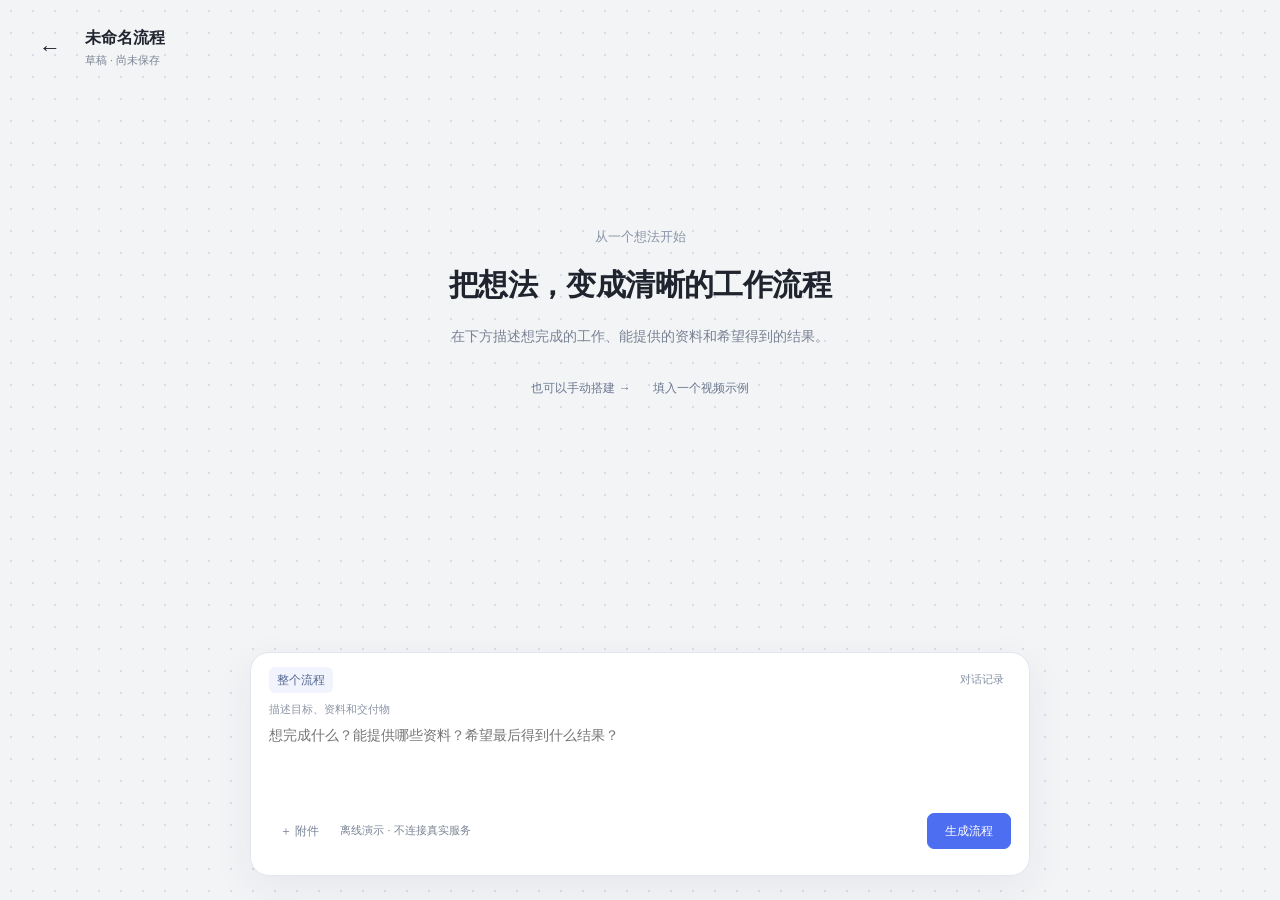
==== commit 9ed527f5: "feat: add conversation-first workflow studio and offline interaction loop" ====
--- a/prototype/index.html
+++ b/prototype/index.html
@@ -497,6 +497,7 @@
   </div>
   <script src="./workbench.js"></script>
   <script src="./relay-model.js"></script>
+  <script src="./relay-editor.js"></script>
   <script src="./relay-ui.js"></script>
   <script src="./app.js"></script>
 </body>
--- a/prototype/relay-ui.css
+++ b/prototype/relay-ui.css
@@ -1,5 +1,4 @@
 body:has(.relay-app) { margin: 0; overflow: hidden; background: #f3f4f6; }
-.relay-app { --relay-ink: #20242e; --relay-sub: #7b8494; --relay-line: #e8eaef; --relay-accent: #4e6ef2; height: 100dvh; display: flex; flex-direction: column; font: 13px/1.5 -apple-system, BlinkMacSystemFont, "Segoe UI", "PingFang SC", sans-serif; color: var(--relay-ink); background: #f3f4f6; }
 .relay-app * { box-sizing: border-box; }
 .relay-app button, .relay-app input, .relay-app textarea, .relay-app select { font: inherit; }
 .relay-app button { cursor: pointer; background: white; color: var(--relay-ink); border: 1px solid var(--relay-line); border-radius: 7px; padding: 7px 11px; }
@@ -13,35 +12,10 @@
 .relay-app h2 { font-size: 15px; }
 .relay-app h3 { font-size: 12px; font-weight: 600; }
 .relay-app small { color: var(--relay-sub); font-size: 11px; }
-.relay-header { display: flex; align-items: center; gap: 12px; padding: 14px 24px; background: white; border-bottom: 1px solid var(--relay-line); flex-shrink: 0; }
-.relay-brand { display: flex; align-items: center; gap: 10px; }
-.relay-brand > span { border-radius: 9px; padding: 6px 10px; background: #4e6ef2; color: white; font-weight: 700; font-size: 19px; }
-.relay-brand strong { display: block; font-size: 16px; }
-.relay-status { margin-left: auto; color: var(--relay-sub); font-size: 12px; }
-.relay-migration { display: flex; gap: 14px; align-items: center; padding: 7px 24px; color: #89610c; background: #fff8e5; border-bottom: 1px solid #f2e5bd; font-size: 12px; }
-.relay-migration[hidden] { display: none; }
-.relay-migration button { margin-left: auto; padding: 2px 7px; background: transparent; color: #89610c; border-color: #ead8a6; }
-.relay-progress { display: flex; align-items: center; gap: 26px; padding: 11px 24px; background: white; border-bottom: 1px solid var(--relay-line); color: var(--relay-sub); flex-shrink: 0; }
-.relay-progress .active { color: #4e6ef2; font-weight: 600; }
-.relay-progress small { margin-left: auto; }
-.relay-workspace { display: flex; flex: 1; min-height: 0; min-width: 0; overflow: hidden; }
-.relay-palette { width: 170px; flex-shrink: 0; padding: 20px 12px; background: white; border-right: 1px solid var(--relay-line); overflow: auto; }
-.relay-palette h2 { padding-left: 8px; margin-bottom: 18px; }
-.relay-palette section { margin-bottom: 22px; }
-.relay-palette h3 { color: var(--relay-sub); margin: 0 8px 8px; }
-.relay-palette button { display: flex; align-items: center; gap: 8px; text-align: left; width: 100%; border: none; padding: 9px 8px; font-size: 12px; }
-.relay-palette button span { margin-left: auto; color: #9ba3b1; }
-.relay-palette > section > small { padding: 8px; display: block; }
 .relay-kind-dot { width: 17px; height: 17px; border-radius: 5px; flex-shrink: 0; display: inline-block; background: #e4f3fc; border: 4px solid #b5dff7; }
 .relay-kind-dot.ai { background: #e5e9ff; border-color: #adbafa; }
 .relay-kind-dot.sign { background: #fff2ce; border-color: #efd58e; }
 .relay-kind-dot.group_send, .relay-kind-dot.drive_save, .relay-kind-dot.result { background: #dcf4e7; border-color: #99d2b4; }
-.relay-board { flex: 1; min-width: 0; position: relative; overflow: hidden; display: flex; flex-direction: column; }
-.relay-board-heading { position: absolute; top: 22px; left: 26px; right: 26px; z-index: 3; pointer-events: none; display: flex; align-items: flex-start; justify-content: space-between; gap: 10px; }
-.relay-board-heading p { color: var(--relay-sub); font-size: 11px; margin-top: 4px; }
-.relay-board-heading button { pointer-events: auto; flex-shrink: 0; box-shadow: 0 3px 12px #20242e09; }
-.relay-scroll { flex: 1; overflow: auto; min-height: 0; background-image: radial-gradient(#dbdee4 1px, transparent 1px); background-size: 22px 22px; padding-bottom: 90px; }
-.relay-plane { position: relative; transform-origin: 0 0; }
 #relay-edges { position: absolute; inset: 0; width: 100%; height: 100%; overflow: visible; pointer-events: none; }
 #relay-edges path { fill: none; stroke: #adb7cc; stroke-width: 1.6; }
 #relay-edges path.rejected { stroke: #dca1a3; stroke-dasharray: 5 4; }
@@ -50,10 +24,7 @@
 .relay-card-head { display: flex; align-items: center; gap: 7px; padding: 0 11px; cursor: grab; touch-action: none; }
 .relay-card-head button { font-weight: 600; padding: 0; border: 0; background: none; text-align: left; font-size: 12px; flex: 1; }
 .relay-card-head > span { font-size: 10px; color: var(--relay-sub); flex-shrink: 0; }
-.relay-card > p { margin: 9px 12px 12px; color: var(--relay-sub); font-size: 11px; line-height: 1.6; display: -webkit-box; -webkit-line-clamp: 2; -webkit-box-orient: vertical; overflow: hidden; min-height: 35px; }
 .relay-card-ports { display: grid; grid-template-columns: 1fr 1fr; gap: 5px; padding-bottom: 9px; }
-.relay-port { display: flex; align-items: center; gap: 5px; height: 29px; width: 100%; border: none !important; border-radius: 0 !important; padding: 4px 8px 4px 0 !important; font-size: 11px !important; }
-.relay-port.outputs { flex-direction: row-reverse; text-align: right; padding: 4px 0 4px 8px !important; }
 .relay-port span { overflow: hidden; text-overflow: ellipsis; white-space: nowrap; }
 .relay-port small { font-size: 9px; }
 .relay-port-dot { display: block; width: 9px; height: 9px; border-radius: 50%; flex-shrink: 0; background: #7996ed; margin-left: -5px; border: 2px solid white; box-shadow: 0 0 0 1px #7996ed; }
@@ -61,14 +32,6 @@
 .relay-port-dot.file { background: #43b4a4; box-shadow: 0 0 0 1px #43b4a4; }
 .relay-port-dot.image { background: #dfad4e; box-shadow: 0 0 0 1px #dfad4e; }
 .relay-port-dot.msg { background: #b48aca; box-shadow: 0 0 0 1px #b48aca; }
-.relay-card footer { border-top: 1px solid #f1f2f5; padding: 6px 12px; font-size: 10px; color: #9098a7; }
-.relay-card footer.needs-input { color: #a87c2b; background: #fffbf2; border-radius: 0 0 12px 12px; }
-.relay-dock { position: absolute; bottom: 30px; left: 50%; transform: translateX(-50%); display: flex; align-items: center; gap: 7px; white-space: nowrap; padding: 8px; border: 1px solid #e1e4eb; border-radius: 11px; box-shadow: 0 4px 24px #20242e10; background: white; z-index: 4; }
-.relay-dock button { font-size: 12px; border: none; }
-.relay-dock span { color: var(--relay-sub); font-size: 11px; }
-.relay-divider { height: 20px; border-left: 1px solid var(--relay-line); margin: 0 3px; }
-.relay-connect-hint { position: absolute; bottom: 8px; left: 12px; right: 12px; text-align: center; font-size: 10px; color: #828a99; pointer-events: none; }
-.relay-inspector { width: 322px; flex-shrink: 0; background: white; border-left: 1px solid var(--relay-line); padding: 20px; overflow-y: auto; }
 .relay-inspector-head h2 { margin: 4px 0 9px; }
 .relay-inspector-head p { color: #8b753d; font-size: 12px; line-height: 1.7; margin-bottom: 18px; }
 .relay-field { display: block; margin: 12px 0; }
@@ -87,11 +50,6 @@
 .relay-advanced pre { max-width: 100%; overflow: auto; background: #f7f8fb; padding: 10px; font-size: 10px; }
 .relay-inspector-actions { display: flex; gap: 8px; margin: 20px 0; }
 .relay-inspector-actions button { font-size: 11px; }
-.relay-chat { padding-top: 18px; border-top: 1px solid var(--relay-line); margin-top: 20px; }
-.relay-chat p { font-size: 11px; color: var(--relay-sub); margin: 8px 0; }
-.relay-chat textarea, .relay-chat select { width: 100%; margin: 5px 0; }
-#relay-notice { position: fixed; bottom: 12px; right: 342px; max-width: 540px; font-size: 12px; background: #273349; color: white; border-radius: 8px; padding: 9px 14px; box-shadow: 0 4px 18px #20242e15; z-index: 12; }
-#relay-notice:empty { display: none; }
 #relay-dialog { border: 1px solid #e0e5ef; border-radius: 15px; width: min(600px, 90vw); max-height: 85vh; padding: 22px; color: var(--relay-ink); background: white; box-shadow: 0 18px 70px #18233b25; }
 #relay-dialog::backdrop { background: #17233255; }
 .relay-dialog-head { display: flex; justify-content: space-between; gap: 12px; align-items: center; margin-bottom: 16px; }
@@ -103,3 +61,125 @@
 .relay-issue { background: #fff9ec; border-left: 3px solid #e2c278; margin: 10px 0; padding: 10px 12px; font-size: 12px; }
 .relay-issue.err { background: #fff5f4; border-color: #dfa2a0; }
 .relay-issue p { margin-top: 4px; }
+.relay-app { --relay-ink: #20242e; --relay-sub: #7b8494; --relay-line: #e8eaef; --relay-accent: #4e6ef2; position: fixed; inset: 0; color: var(--relay-ink); background: #f3f4f6; font: 13px/1.5 -apple-system, BlinkMacSystemFont, "Segoe UI", "PingFang SC", sans-serif; }
+.relay-app [hidden] { display: none !important; }
+.relay-app svg { width: 18px; height: 18px; flex-shrink: 0; }
+.relay-workspace, .relay-board { position: absolute; inset: 0; overflow: hidden; }
+.relay-scroll { position: absolute; inset: 0; display: flex; overflow: auto; padding: 100px 105px 320px; background: radial-gradient(#d8dce4 1px, transparent 1px) 0 0 / 22px 22px; }
+.relay-plane { position: relative; flex-shrink: 0; margin: auto; transform-origin: 0 0; }
+.relay-board-heading { position: absolute; top: 24px; left: 108px; z-index: 3; max-width: min(570px, 48vw); pointer-events: none; }
+.relay-board-heading > small { display: block; margin-bottom: 3px; }
+.relay-board-heading h1 { white-space: nowrap; overflow: hidden; text-overflow: ellipsis; }
+.relay-next { margin-top: 12px; }
+.relay-next p { margin-bottom: 8px; color: #707989; font-size: 12px; }
+.relay-next button { pointer-events: auto; }
+.relay-next .relay-text-button { border: 0; background: transparent; color: #737d8e; font-size: 12px; }
+.relay-status-area { position: absolute; right: 24px; top: 24px; z-index: 3; display: flex; flex-direction: column; align-items: flex-end; gap: 8px; }
+.relay-status { background: #fff; border-radius: 99px; padding: 8px 14px; box-shadow: 0 3px 14px #20242e08; color: #717b8b; font-size: 11px; }
+.relay-migration { display: flex; align-items: center; gap: 6px; background: #fff8e5; border: 1px solid #f0e4bd; border-radius: 8px; color: #89610c; padding: 4px 8px; font-size: 11px; }
+.relay-migration button { padding: 2px 5px; background: transparent; color: inherit; border: none; font-size: 11px; text-decoration: underline; }
+.relay-rail { position: absolute; top: 50%; left: 14px; transform: translateY(-50%); z-index: 5; display: flex; flex-direction: column; gap: 10px; }
+.relay-rail button { width: 62px; min-height: 62px; border: 1px solid #e5e7ec; border-radius: 12px; display: flex; flex-direction: column; align-items: center; justify-content: center; gap: 5px; padding: 8px 3px; background: #fff; box-shadow: 0 4px 14px #20242e06; color: #737c8b; }
+.relay-rail button span { font-size: 10.5px; }
+.relay-rail svg { width: 20px; height: 20px; }
+.relay-app button[aria-expanded="true"] { background: #edf0ff; color: #4e6ef2; }
+.relay-floating-panel { position: absolute; z-index: 7; border: 1px solid #e5e7ec; border-radius: 14px; background: #fff; box-shadow: 0 16px 42px #20242e14, 0 2px 4px #20242e05; padding: 16px; overflow: auto; }
+.relay-panel-head { display: flex; align-items: center; justify-content: space-between; gap: 12px; margin-bottom: 14px; }
+.relay-panel-head > span { font-size: 11px; color: var(--relay-sub); }
+.relay-panel-head button { border: 0; color: #87909e; font-size: 19px; padding: 1px 8px; }
+.relay-palette { left: 92px; top: 50%; transform: translateY(-50%); width: 244px; max-height: calc(100vh - 200px); }
+.relay-palette p { color: var(--relay-sub); font-size: 11px; margin-bottom: 12px; }
+.relay-palette section > button { display: flex; align-items: center; gap: 9px; text-align: left; width: 100%; border: none; padding: 11px 8px; font-size: 12px; }
+.relay-palette section > button span { margin-left: auto; color: #9ba3b1; }
+.relay-stage-label { position: absolute; font-size: 12px; color: #8992a1; letter-spacing: 1px; }
+.relay-card > p { margin: 9px 12px; color: var(--relay-sub); font-size: 11px; line-height: 1.6; overflow: hidden; white-space: nowrap; text-overflow: ellipsis; }
+.relay-card footer { border-top: 1px solid #f1f2f5; padding: 5px 12px; font-size: 10px; color: #9098a7; }
+.relay-card footer.needs-input { color: #a87c2b; background: #fffbf2; border-radius: 0 0 12px 12px; }
+.relay-port { display: flex; align-items: center; gap: 5px; height: 26px; width: 100%; border: none !important; border-radius: 0 !important; padding: 3px 8px 3px 0 !important; font-size: 10.5px !important; }
+.relay-port.outputs { flex-direction: row-reverse; text-align: right; padding: 3px 0 3px 8px !important; }
+.relay-dock { position: absolute; bottom: 23px; left: 50%; transform: translateX(-50%); display: flex; align-items: center; gap: 2px; white-space: nowrap; padding: 7px; border: 1px solid #e5e7ec; border-radius: 14px; box-shadow: 0 12px 34px #1018281f, 0 1px 2px #1018280f; background: white; z-index: 8; }
+.relay-dock button { display: flex; align-items: center; justify-content: center; gap: 6px; min-width: 32px; height: 34px; padding: 7px 9px; border: none; font-size: 12px; color: #5b6472; }
+.relay-dock > span { color: var(--relay-sub); font-size: 11px; }
+.relay-divider { height: 20px; border-left: 1px solid var(--relay-line); margin: 0 6px; }
+.relay-connect-hint { position: absolute; bottom: 83px; left: 105px; right: 105px; text-align: center; font-size: 11px; color: #8992a1; pointer-events: none; }
+.relay-inspector { top: 84px; bottom: 300px; right: 22px; width: 400px; }
+.relay-inspector.advanced { width: 480px; }
+.relay-business-summary { background: #f7f8fb; border-radius: 10px; padding: 12px; margin-bottom: 15px; }
+.relay-business-summary p { font-size: 12px; margin: 6px 0; line-height: 1.7; color: #657084; }
+.relay-chat, .relay-templates-panel { bottom: 88px; left: 50%; transform: translateX(-50%); width: 390px; max-height: calc(100vh - 220px); }
+.relay-chat p { font-size: 11px; color: var(--relay-sub); margin: 8px 0; }
+.relay-chat textarea, .relay-chat select { width: 100%; margin: 5px 0; }
+#relay-templates button { display: block; width: 100%; margin: 6px 0; text-align: left; }
+#relay-notice { position: fixed; bottom: 110px; left: 50%; transform: translateX(-50%); max-width: 540px; font-size: 12px; background: #273349; color: white; border-radius: 8px; padding: 9px 14px; box-shadow: 0 4px 18px #20242e15; z-index: 12; pointer-events: none; }
+#relay-notice:empty { display: none; }
+.relay-breakdown { margin: 16px 0; }
+.relay-breakdown h3 { color: var(--relay-sub); margin-bottom: 7px; }
+.relay-breakdown button { width: 100%; display: flex; align-items: center; justify-content: space-between; gap: 10px; border: 0; text-align: left; }
+
+.studio-heading { position: absolute; top: 24px; left: 28px; display: flex; gap: 13px; align-items: center; z-index: 3; max-width: 55vw; }
+.studio-heading > button { border: none; background: transparent; font-size: 22px; }
+.studio-heading h1 { font-size: 16px; max-width: 50vw; white-space: nowrap; overflow: hidden; text-overflow: ellipsis; }
+.studio-migration { position: absolute; top: 26px; right: 24px; z-index: 3; }
+.studio-empty { position: absolute; left: 50%; top: 35%; transform: translate(-50%, -50%); width: min(690px, 75vw); text-align: center; }
+.studio-empty .studio-eyebrow { color: #8893a6; font-size: 13px; margin-bottom: 15px; }
+.studio-empty h2 { font-size: 30px; font-weight: 600; letter-spacing: -.6px; }
+.studio-empty > p:not(.studio-eyebrow) { margin: 19px 0 25px; color: #798294; font-size: 14px; }
+.studio-empty button { background: transparent; color: #6c7890; border: none; font-size: 12px; }
+.studio-composer { position: absolute; bottom: 24px; left: 50%; transform: translateX(-50%); width: min(780px, calc(100vw - 180px)); height: 224px; padding: 13px 18px; border: 1px solid #e2e6ef; border-radius: 19px; background: white; box-shadow: 0 12px 42px #1c2c4910; z-index: 9; }
+.studio-scope { display: flex; align-items: center; gap: 3px; min-height: 27px; font-size: 12px; }
+#relay-scope-label { max-width: 75%; overflow: hidden; text-overflow: ellipsis; white-space: nowrap; color: #556895; background: #f1f4fd; border-radius: 6px; padding: 4px 8px; }
+.studio-scope button { font-size: 11px; padding: 4px 7px; border: none; }
+#relay-history { margin-left: auto; color: #8490a3; }
+.studio-prompt-label { display: block; font-size: 11px; color: #8c95a5; margin-top: 8px; }
+#relay-chat-input { display: block; width: 100%; height: 70px; border: none; padding: 6px 0; resize: none; font-size: 14px; outline-offset: 0; }
+#relay-attachments { height: 25px; display: flex; gap: 5px; overflow: auto; white-space: nowrap; }
+#relay-attachments > span { display: inline-flex; align-items: center; background: #f5f7fb; border-radius: 5px; padding-left: 6px; font-size: 10px; color: #748198; }
+#relay-attachments button { border: none; padding: 2px 6px; background: transparent; }
+.studio-composer-actions { display: flex; align-items: center; gap: 10px; height: 36px; }
+.studio-composer-actions #relay-attach { border: none; color: #7a8597; font-size: 12px; }
+#relay-job-status { margin-right: auto; overflow: hidden; white-space: nowrap; text-overflow: ellipsis; }
+#relay-chat-send, #relay-cancel-job { padding: 8px 17px; font-size: 12px; }
+.relay-dock { bottom: 263px; box-shadow: 0 6px 24px #1c2c490c; z-index: 8; }
+.relay-dock .relay-primary { color: white; }
+.relay-rail { top: calc(50% - 100px); }
+.relay-palette { top: 90px; bottom: 308px; transform: none; max-height: none; }
+.relay-palette h3 { margin: 14px 8px 7px; color: #8a94a4; }
+.relay-palette small { margin-left: auto; font-size: 10px; }
+.relay-palette [draggable="true"] { cursor: grab; }
+.relay-connect-hint { bottom: 314px; font-size: 10px; }
+.relay-templates-panel, .studio-transcript, .studio-simulation { bottom: 312px; left: 50%; transform: translateX(-50%); width: min(740px, 75vw); max-height: calc(100vh - 405px); }
+.studio-message { margin: 11px 0; padding: 10px 13px; border-radius: 9px; background: #f7f8fb; font-size: 12px; line-height: 1.7; overflow-wrap: anywhere; }
+.studio-message.user { background: #f0f3ff; margin-left: 55px; }
+.studio-message small { font-size: 11px; color: #74819a; }
+#relay-proposal { font-size: 12px; }
+#relay-proposal li { margin: 9px 0; }
+#relay-proposal button { margin-right: 8px; }
+.studio-business { margin: 0 0 20px; }
+.studio-business dt { font-size: 11px; color: #8b93a2; margin-top: 17px; }
+.studio-business dd { font-size: 13px; margin: 6px 0 0; line-height: 1.8; overflow-wrap: anywhere; }
+#relay-edit-in-chat { display: block; width: 100%; margin: 20px 0 8px; }
+#relay-advanced-open { border: none; font-size: 12px; color: #75829b; }
+.studio-stage-tabs { display: flex; gap: 5px; padding: 12px 0; position: sticky; top: -16px; background: white; z-index: 2; }
+.studio-stage-tabs button { flex: 1; border: none; background: #f5f6f9; font-size: 12px; padding: 8px 4px; }
+.studio-stage-tabs button[aria-pressed="true"] { background: #ebefff; color: #4e6ef2; }
+.studio-advanced-footer { position: sticky; bottom: -16px; background: white; padding: 13px 0; margin-top: 15px; border-top: 1px solid #eef0f4; }
+.studio-advanced-footer button { width: 100%; }
+.studio-card-summary { padding: 0 18px 10px; font-size: 10px; color: #8c95a4; }
+.studio-card-summary p { overflow: hidden; white-space: nowrap; text-overflow: ellipsis; margin: 3px 0; }
+.relay-card > .studio-card-task { padding: 0 6px; }
+.relay-card footer { position: relative; }
+.relay-card-ports { position: absolute; inset: 42px -5px auto; padding: 0; gap: 18px; pointer-events: none; }
+.relay-port { position: relative; background: transparent !important; opacity: 0; pointer-events: none; height: 23px; }
+.relay-port span { position: absolute; right: calc(100% + 6px); border-radius: 4px; background: #fff; box-shadow: 0 2px 5px #25365310; padding: 2px 5px; max-width: 105px; display: none; }
+.relay-port.outputs span { right: auto; left: calc(100% + 6px); }
+.relay-port-dot, .relay-port.outputs .relay-port-dot { margin: 0; }
+.relay-card:hover .relay-port, .relay-card:focus-within .relay-port, .relay-card.selected .relay-port, .connecting .relay-port { opacity: 1; pointer-events: auto; }
+.relay-port:hover span, .relay-port:focus-visible span { display: inline; }
+.relay-port.compatible .relay-port-dot { box-shadow: 0 0 0 4px #43b4a436; }
+#relay-edges .studio-pending-edge { stroke: #4e6ef2; stroke-dasharray: 4 3; }
+.studio-sim-record { padding: 11px 0; border-bottom: 1px solid #eef0f5; font-size: 12px; }
+.studio-sim-record > span { float: right; color: #7d8ba2; }
+.studio-sim-record p { margin-top: 6px; color: #7b8497; }
+.studio-sim-record[data-sim-status="failed"], .studio-sim-record[data-sim-status="needs_input"] { color: #bd5a43; }
+.studio-sim-decisions { display: flex; gap: 12px; margin-top: 14px; }
+#relay-notice { bottom: 325px; max-width: 600px; }
